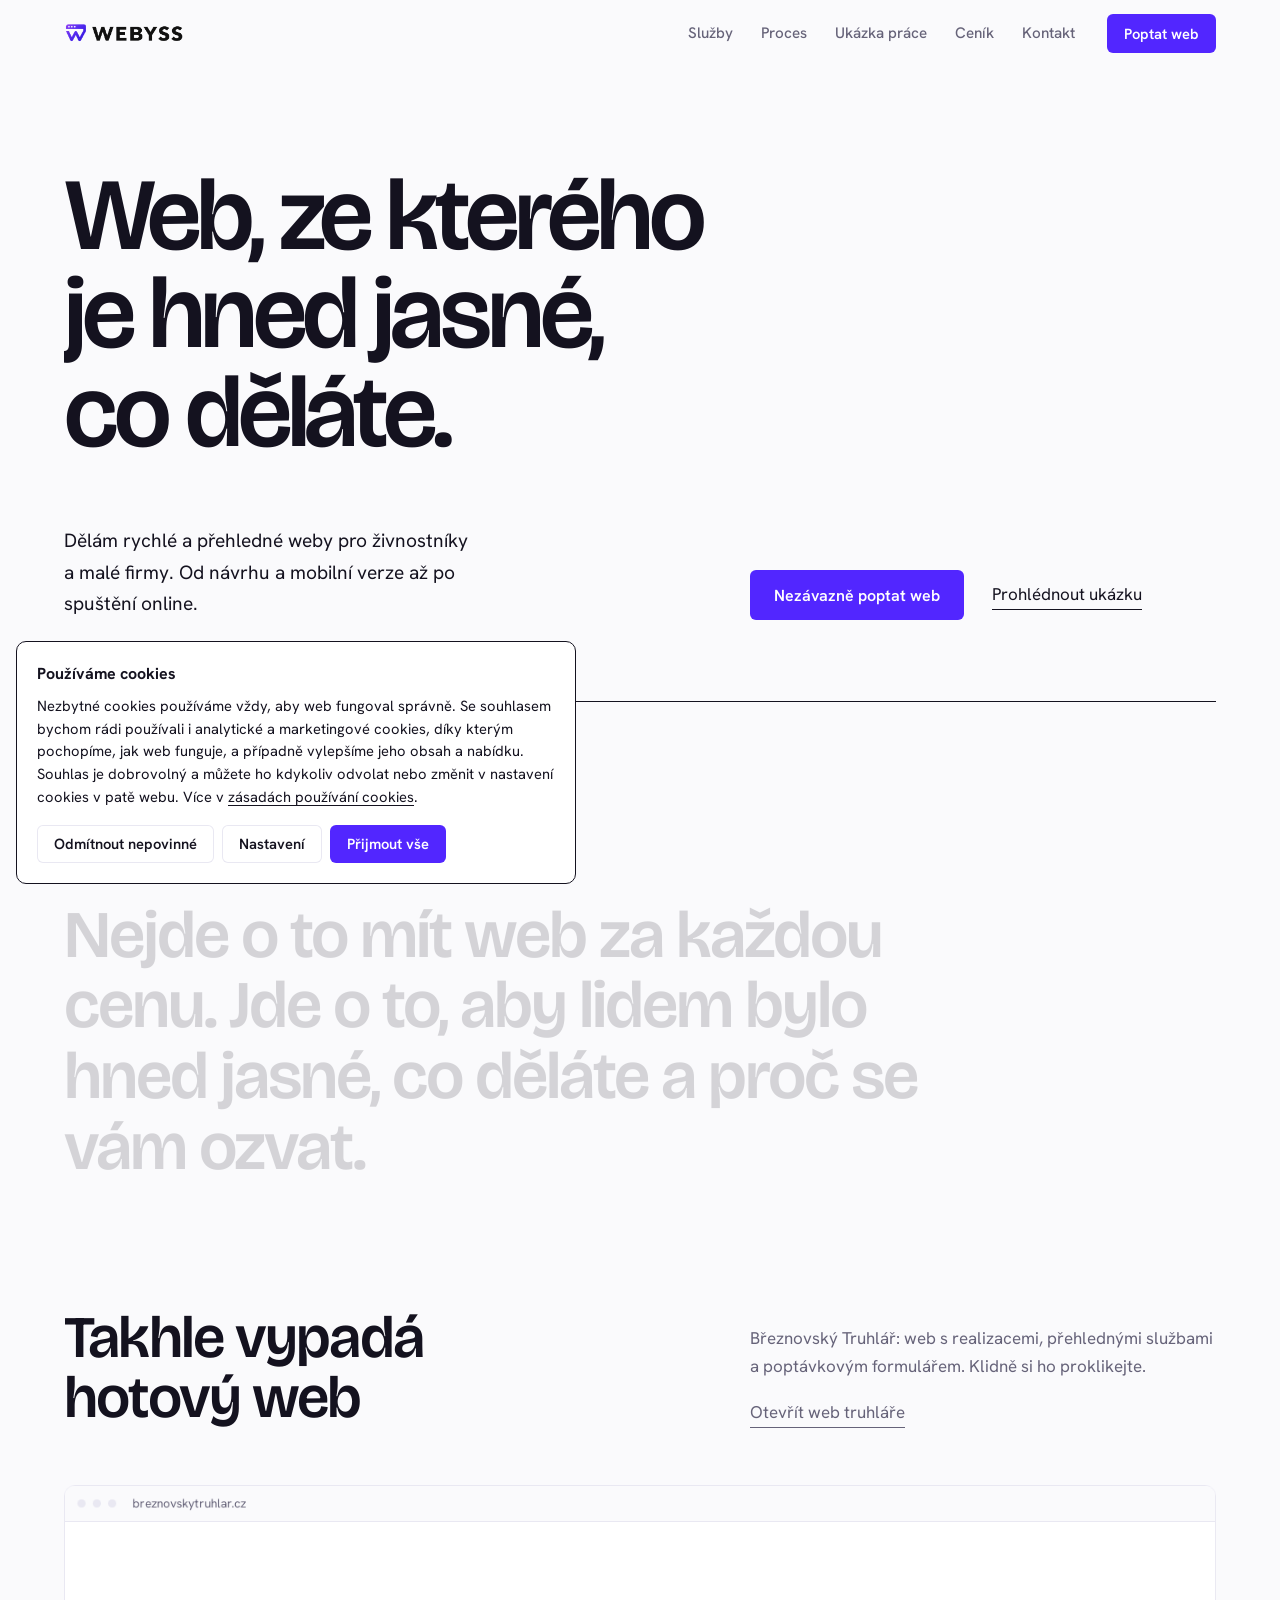
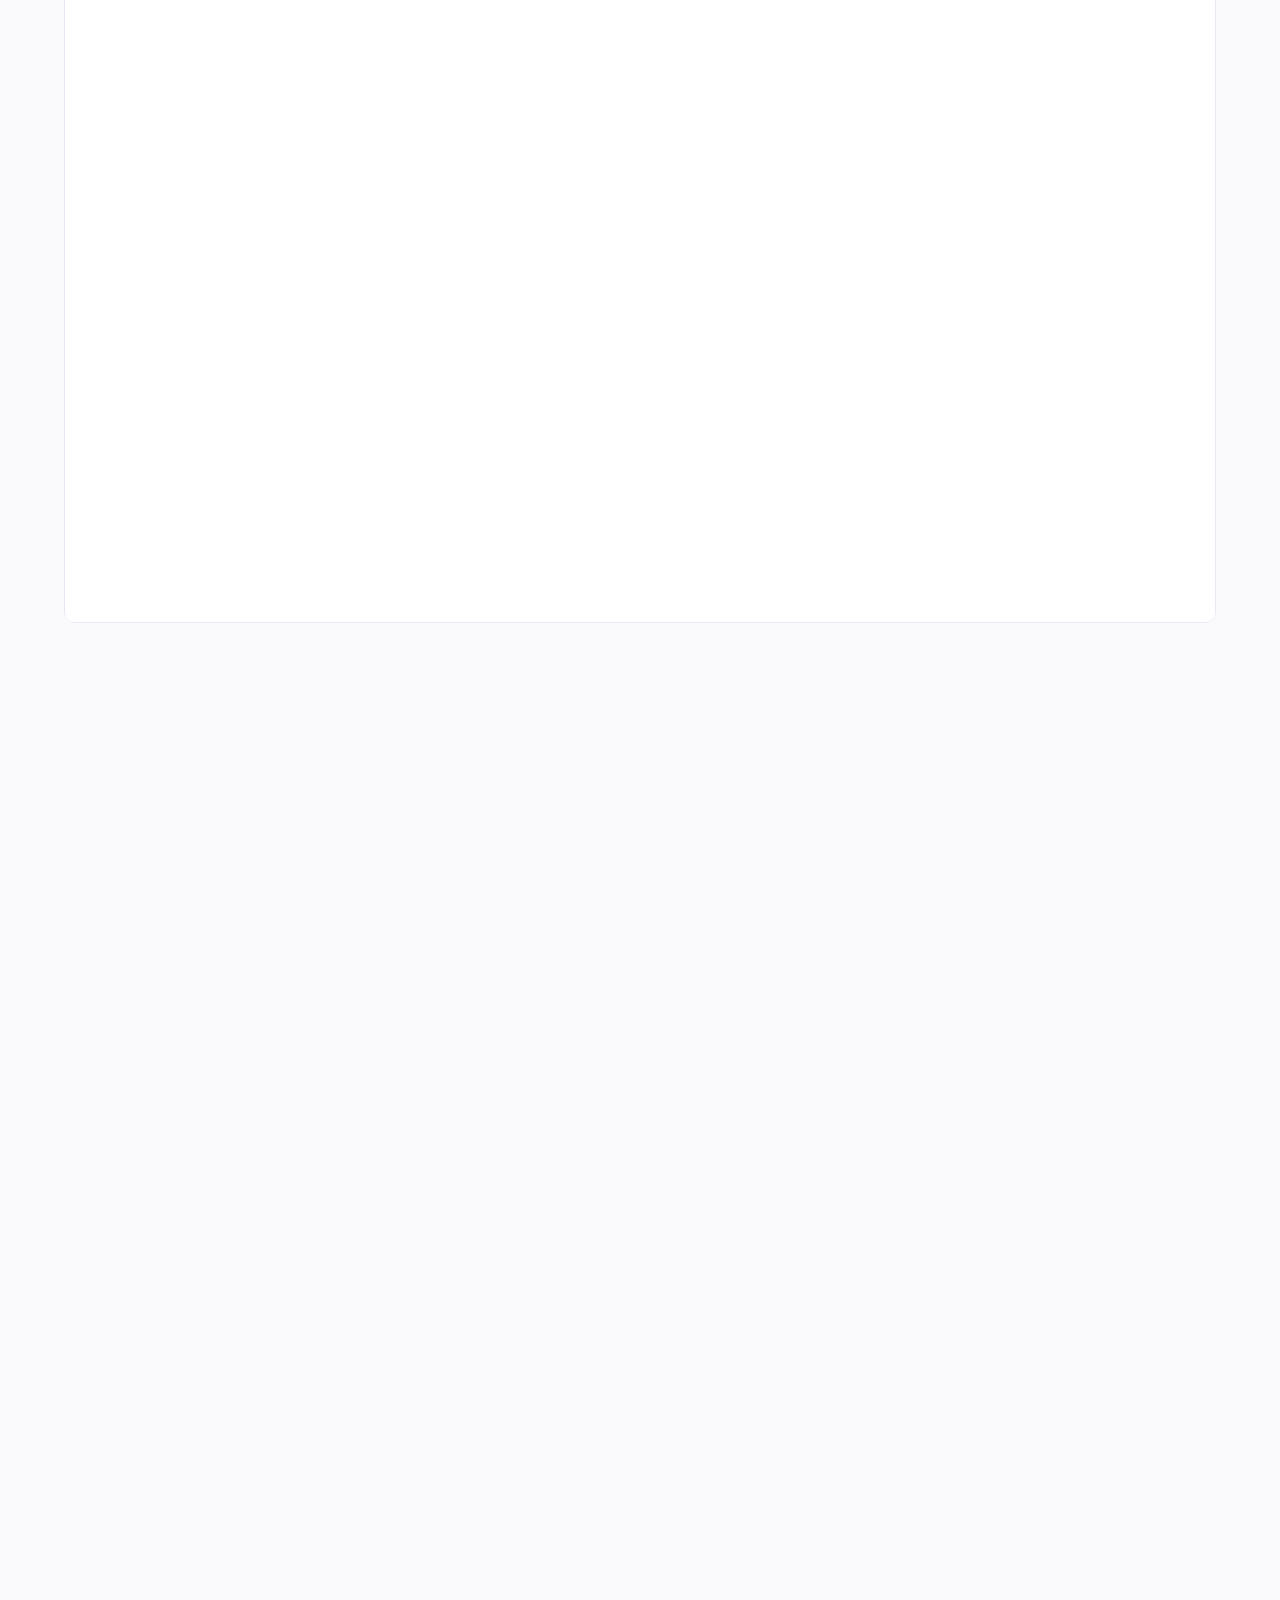
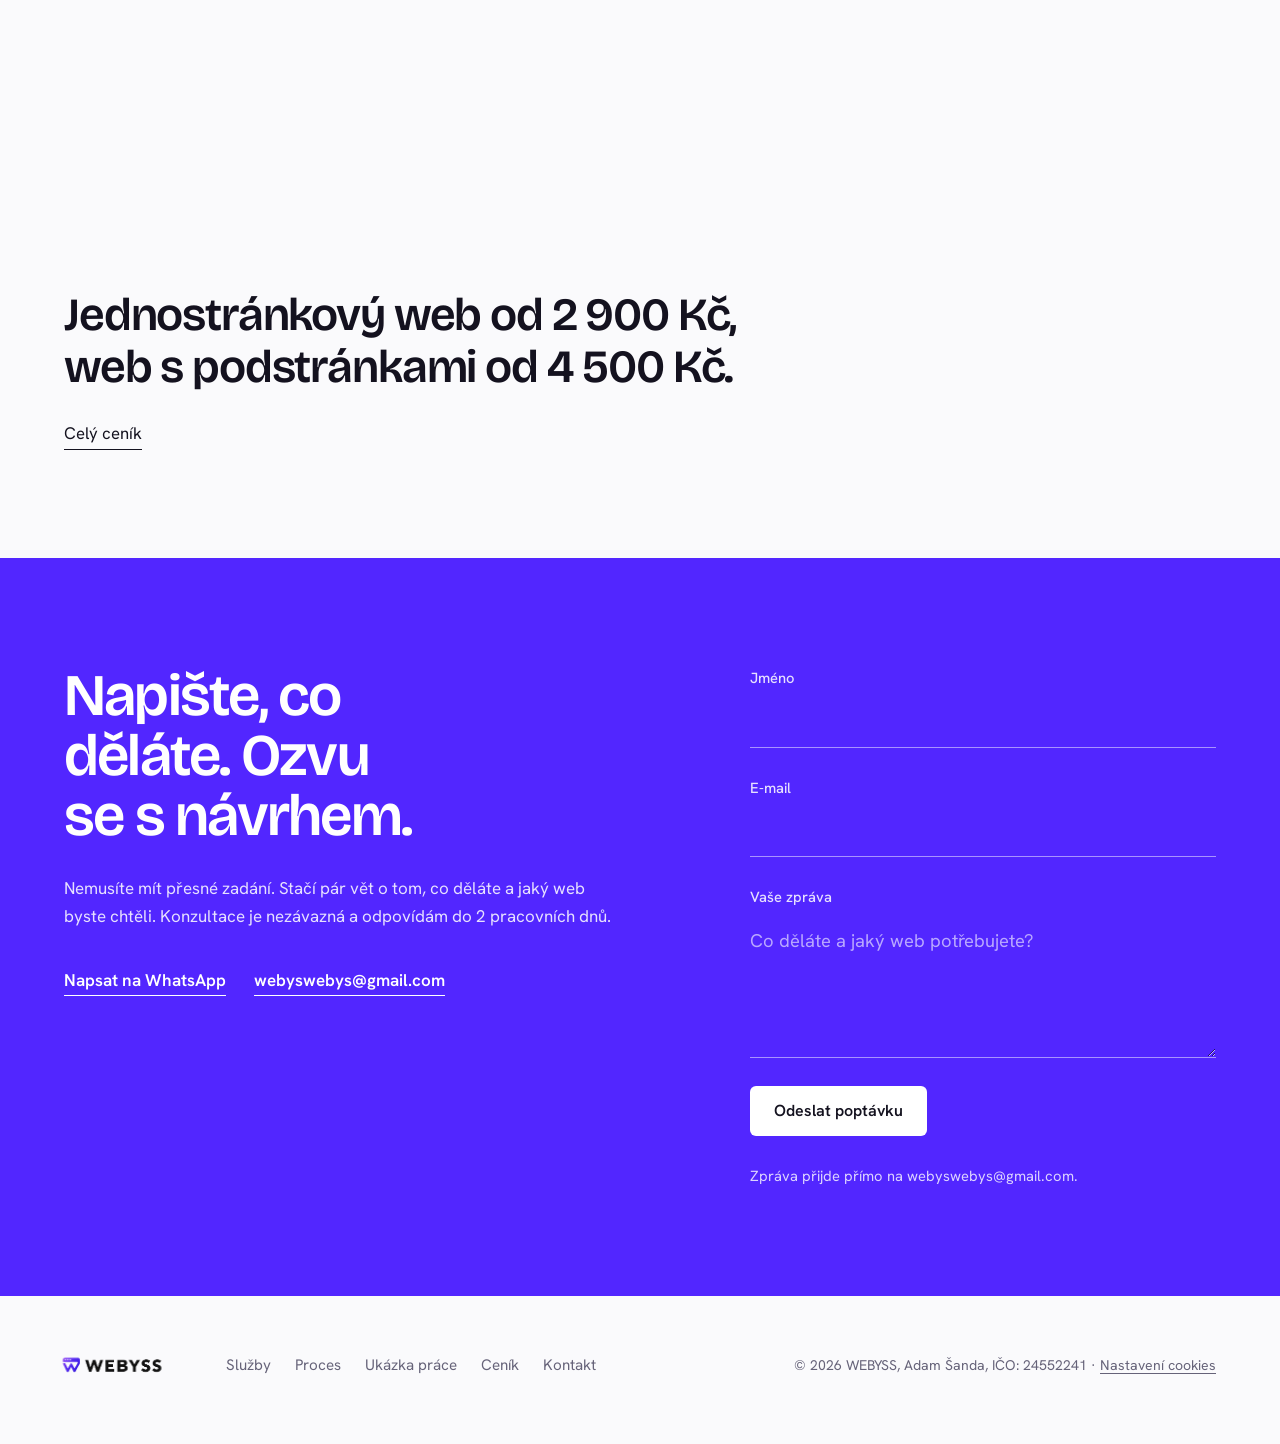
==== index.html @ 8ef66dd7 "Redesign homepage: typografický styl a scroll animace Nový styles-v2.css a motion.js, přepracovaný i" ====
<!DOCTYPE html>
<html lang="cs">
<head>
<meta charset="UTF-8">
<meta name="viewport" content="width=device-width, initial-scale=1.0">
<title>Tvorba webových stránek pro malé firmy | WEBYSS</title>
<meta name="description" content="WEBYSS tvoří rychlé webové stránky pro živnostníky a malé firmy. Adam Šanda se postará o vše od návrhu a mobilní verze až po nasazení online.">
<link rel="canonical" href="https://webyss.cz/">
<link rel="icon" href="favicon.ico" sizes="any">
<link rel="shortcut icon" href="favicon.ico" type="image/x-icon">
<meta property="og:type" content="website">
<meta property="og:site_name" content="WEBYSS">
<meta property="og:title" content="Tvorba webových stránek pro malé firmy | WEBYSS">
<meta property="og:description" content="WEBYSS tvoří rychlé webové stránky pro živnostníky a malé firmy. Adam Šanda se postará o vše od návrhu a mobilní verze až po nasazení online.">
<meta property="og:url" content="https://webyss.cz/">
<meta property="og:image" content="https://webyss.cz/logo-full.png">
<meta property="og:locale" content="cs_CZ">
<meta name="twitter:card" content="summary_large_image">
<meta name="twitter:title" content="Tvorba webových stránek pro malé firmy | WEBYSS">
<meta name="twitter:description" content="WEBYSS tvoří rychlé webové stránky pro živnostníky a malé firmy. Adam Šanda se postará o vše od návrhu a mobilní verze až po nasazení online.">
<meta name="twitter:image" content="https://webyss.cz/logo-full.png">
<link rel="preconnect" href="https://fonts.googleapis.com">
<link rel="preconnect" href="https://fonts.gstatic.com" crossorigin>
<link rel="preload" href="https://fonts.googleapis.com/css2?family=Bricolage+Grotesque:opsz,wght@12..96,500..700&family=Hanken+Grotesk:wght@400;500;600;700&display=swap" as="style" onload="this.onload=null;this.rel='stylesheet'">
<noscript><link rel="stylesheet" href="https://fonts.googleapis.com/css2?family=Bricolage+Grotesque:opsz,wght@12..96,500..700&family=Hanken+Grotesk:wght@400;500;600;700&display=swap"></noscript>
<link rel="stylesheet" href="styles-v2.css">
<script>document.documentElement.classList.add("js");</script>
<script type="application/ld+json">
{
  "@context": "https://schema.org",
  "@graph": [
    {
      "@type": "WebSite",
      "@id": "https://webyss.cz/#website",
      "url": "https://webyss.cz/",
      "name": "WEBYSS",
      "publisher": {"@id": "https://webyss.cz/#business"},
      "inLanguage": "cs"
    },
    {
      "@type": "ProfessionalService",
      "@id": "https://webyss.cz/#business",
      "name": "WEBYSS",
      "url": "https://webyss.cz/",
      "taxID": "24552241",
      "email": "webyswebys@gmail.com",
      "founder": {"@id": "https://webyss.cz/#person"},
      "employee": {"@id": "https://webyss.cz/#person"}
    },
    {
      "@type": "Person",
      "@id": "https://webyss.cz/#person",
      "name": "Adam \u0160anda",
      "email": "webyswebys@gmail.com",
      "worksFor": {"@id": "https://webyss.cz/#business"}
    }
  ]
}
</script>
</head>
<body>

<header class="site-header" id="top">
  <div class="wrap header-inner">
    <a href="/" class="logo" aria-label="WEBYSS">
      <img src="logo-full-compact.png" alt="WEBYSS" width="240" height="64" decoding="async">
    </a>
    <nav class="main-nav" id="main-nav" aria-label="Hlavní navigace">
      <a href="sluzby.html">Služby</a>
      <a href="proces.html">Proces</a>
      <a href="#ukazka">Ukázka práce</a>
      <a href="cenik.html">Ceník</a>
      <a href="#kontakt">Kontakt</a>
    </nav>
    <a href="#kontakt" class="btn btn-small header-cta">Poptat web</a>
    <button class="nav-toggle" id="nav-toggle" aria-label="Otevřít menu" aria-expanded="false" aria-controls="main-nav">
      <span></span><span></span><span></span>
    </button>
  </div>
</header>

<main>

  <section class="hero">
    <div class="wrap">
      <h1>
        <span class="line"><span>Web, ze kterého</span></span>
        <span class="line"><span>je hned jasné,</span></span>
        <span class="line"><span>co děláte.</span></span>
      </h1>
      <div class="hero-foot">
        <p class="hero-lead">
          Dělám rychlé a přehledné weby pro živnostníky a malé firmy.
          Od návrhu a mobilní verze až po spuštění online.
        </p>
        <div class="hero-actions">
          <a href="#kontakt" class="btn">Nezávazně poptat web</a>
          <a href="#ukazka" class="text-link">Prohlédnout ukázku</a>
        </div>
      </div>
      <div class="hero-rule" aria-hidden="true"></div>
    </div>
  </section>

  <section class="statement">
    <div class="wrap">
      <p data-statement>Nejde o to mít web za každou cenu. Jde o to, aby lidem bylo hned jasné, co děláte a proč se vám ozvat.</p>
    </div>
  </section>

  <section id="ukazka">
    <div class="wrap showcase-intro">
      <h2>Takhle vypadá hotový web</h2>
      <div class="side">
        <p>
          Březnovský Truhlář: web s realizacemi, přehlednými službami a poptávkovým
          formulářem. Klidně si ho proklikejte.
        </p>
        <a href="https://breznovskytruhlar.cz/" target="_blank" rel="noopener noreferrer" class="text-link">Otevřít web truhláře</a>
      </div>
    </div>

    <div class="showcase-track" data-showcase>
      <div class="showcase-stage">
        <div class="frame">
          <div class="frame-bar" aria-hidden="true">
            <i></i><i></i><i></i>
            <span class="frame-url">breznovskytruhlar.cz</span>
          </div>
          <iframe
            src="https://breznovskytruhlar.cz/"
            title="Náhled webu Březnovský Truhlář"
            referrerpolicy="no-referrer"
            loading="lazy"></iframe>
        </div>
      </div>
    </div>

    <div class="wrap showcase-mobile">
      <a href="https://breznovskytruhlar.cz/" target="_blank" rel="noopener noreferrer">
        <img src="https://breznovskytruhlar.cz/images/01.jpg" alt="Web Březnovský Truhlář s fotografií kuchyně" loading="lazy" width="1200" height="1600">
      </a>
    </div>
  </section>

  <section class="price-line">
    <div class="wrap">
      <p>Jednostránkový web od 2 900 Kč, web s podstránkami od 4 500 Kč.</p>
      <a href="cenik.html" class="text-link">Celý ceník</a>
    </div>
  </section>

  <section class="contact" id="kontakt">
    <div class="wrap contact-grid">
      <div class="contact-text">
        <h2>Napište, co děláte. Ozvu se s návrhem.</h2>
        <p>
          Nemusíte mít přesné zadání. Stačí pár vět o tom, co děláte a jaký web byste chtěli.
          Konzultace je nezávazná a odpovídám do 2 pracovních dnů.
        </p>
        <div class="contact-links">
          <a href="https://wa.me/420605997843?text=Ahoj%2C%20m%C3%A1m%20z%C3%A1jem%20o%20web" target="_blank" rel="noopener noreferrer" class="text-link">Napsat na WhatsApp</a>
          <a href="mailto:webyswebys@gmail.com" class="text-link">webyswebys@gmail.com</a>
        </div>
      </div>

      <form class="contact-form" id="contact-form" action="https://formspree.io/f/mjybozep" method="POST">
        <input type="hidden" name="_subject" value="Nová poptávka webu z webyss.cz">
        <input type="text" name="_gotcha" class="hp-field" tabindex="-1" autocomplete="off" aria-hidden="true">
        <div class="field">
          <label for="f-jmeno">Jméno</label>
          <input type="text" id="f-jmeno" name="jmeno" required autocomplete="name">
        </div>
        <div class="field">
          <label for="f-email">E-mail</label>
          <input type="email" id="f-email" name="email" required autocomplete="email">
        </div>
        <div class="field">
          <label for="f-zprava">Vaše zpráva</label>
          <textarea id="f-zprava" name="zprava" rows="4" required placeholder="Co děláte a jaký web potřebujete?"></textarea>
        </div>
        <button type="submit" class="btn btn-light">Odeslat poptávku</button>
        <p class="form-note" id="form-status">Zpráva přijde přímo na webyswebys@gmail.com.</p>
      </form>
    </div>
  </section>

</main>

<footer class="site-footer">
  <div class="wrap footer-inner">
    <a href="#top" class="logo" aria-label="WEBYSS">
      <img src="logo-full-compact.png" alt="WEBYSS" width="240" height="64" decoding="async">
    </a>
    <nav class="footer-nav" aria-label="Patička">
      <a href="sluzby.html">Služby</a>
      <a href="proces.html">Proces</a>
      <a href="#ukazka">Ukázka práce</a>
      <a href="cenik.html">Ceník</a>
      <a href="#kontakt">Kontakt</a>
    </nav>
    <p class="footer-meta">
      © 2026 WEBYSS, Adam Šanda, IČO: 24552241
      · <button type="button" class="footer-link-btn" id="open-cookie-settings">Nastavení cookies</button>
    </p>
  </div>
</footer>

<!-- COOKIE LIŠTA -->
<div class="cookie-banner" id="cookie-banner" role="dialog" aria-live="polite" aria-labelledby="cookie-banner-title" hidden>
  <div class="cookie-banner-inner">
    <div class="cookie-banner-text">
      <p id="cookie-banner-title" class="cookie-banner-title"><strong>Používáme cookies</strong></p>
      <p>
        Nezbytné cookies používáme vždy, aby web fungoval správně. Se souhlasem
        bychom rádi používali i analytické a marketingové cookies, díky kterým
        pochopíme, jak web funguje, a případně vylepšíme jeho obsah a nabídku.
        Souhlas je dobrovolný a můžete ho kdykoliv odvolat nebo změnit v
        nastavení cookies v patě webu. Více v
        <button type="button" class="link-btn" id="open-cookie-details">zásadách používání cookies</button>.
      </p>
    </div>
    <div class="cookie-banner-actions">
      <button type="button" class="btn btn-ghost btn-small" id="cookie-reject">Odmítnout nepovinné</button>
      <button type="button" class="btn btn-ghost btn-small" id="cookie-settings">Nastavení</button>
      <button type="button" class="btn btn-primary btn-small" id="cookie-accept">Přijmout vše</button>
    </div>
  </div>
</div>

<!-- MODÁL S PODROBNÝM NASTAVENÍM -->
<div class="cookie-modal-overlay" id="cookie-modal-overlay" hidden>
  <div class="cookie-modal" role="dialog" aria-modal="true" aria-labelledby="cookie-modal-title">
    <button type="button" class="cookie-modal-close" id="cookie-modal-close" aria-label="Zavřít nastavení cookies">✕</button>
    <p id="cookie-modal-title" class="cookie-modal-title">Nastavení cookies</p>
    <p>
      Vyberte si, které kategorie cookies nám povolíte. Nezbytné cookies nejde
      vypnout, protože bez nich by web nefungoval správně.
    </p>

    <div class="cookie-category">
      <div class="cookie-category-head">
        <label class="switch">
          <input type="checkbox" checked disabled>
          <span class="switch-slider"></span>
        </label>
        <div>
          <p class="cookie-category-title">Nezbytné cookies</p>
          <p>Umožňují základní fungování webu (např. zapamatování vaší volby ohledně cookies). Vždy aktivní.</p>
        </div>
      </div>
    </div>

    <div class="cookie-category">
      <div class="cookie-category-head">
        <label class="switch">
          <input type="checkbox" id="consent-analytics">
          <span class="switch-slider"></span>
        </label>
        <div>
          <p class="cookie-category-title">Analytické cookies</p>
          <p>Pomáhají nám anonymně pochopit návštěvnost a chování na webu, abychom ho mohli zlepšovat.</p>
        </div>
      </div>
    </div>

    <div class="cookie-category">
      <div class="cookie-category-head">
        <label class="switch">
          <input type="checkbox" id="consent-marketing">
          <span class="switch-slider"></span>
        </label>
        <div>
          <p class="cookie-category-title">Marketingové cookies</p>
          <p>Slouží k zobrazování relevantnější nabídky a měření účinnosti případné reklamy.</p>
        </div>
      </div>
    </div>

    <details class="cookie-details" id="cookie-details-panel">
      <summary>Zásady používání cookies</summary>
      <p>
        Cookies jsou malé textové soubory, které si při návštěvě webu ukládá
        váš prohlížeč. Slouží k tomu, aby si web zapamatoval vaše nastavení
        nebo abychom mohli anonymně vyhodnocovat návštěvnost.
      </p>
      <p>
        <strong>Nezbytné:</strong> uchovávají pouze vaši volbu ohledně cookies
        (lokálně ve vašem prohlížeči) a nejsou předávány třetím stranám.
      </p>
      <p>
        <strong>Analytické / marketingové:</strong> aktivují se pouze s vaším
        souhlasem a mohou zahrnovat nástroje třetích stran (např. Google
        Analytics). Souhlas můžete kdykoliv odvolat tlačítkem „Nastavení
        cookies“ v patě webu.
      </p>
      <p>
        Provozovatelem webu a správcem údajů je Adam Šanda, IČO: 24552241,
        kontakt: <a href="mailto:webyswebys@gmail.com">webyswebys@gmail.com</a>.
      </p>
    </details>

    <div class="cookie-modal-actions">
      <button type="button" class="btn btn-ghost btn-small" id="cookie-reject-modal">Odmítnout nepovinné</button>
      <button type="button" class="btn btn-primary btn-small" id="cookie-save">Uložit nastavení</button>
    </div>
  </div>
</div>

<script src="script.js"></script>
<script src="motion.js"></script>
</body>
</html>
---- styles-v2.css ----
/* ==================================================
   WEBYSS — redesign v2 (homepage)
   Indigo z loga, klidná typografie, bez šablonových komponent.
   Jeden výrazný moment: ukázka práce, která se při scrollu roztáhne.
================================================== */

:root {
  --ink: #14121f;
  --paper: #fafafc;
  --mist: #e9e8f2;
  --muted: #666379;
  --indigo: #5226ff;
  --indigo-deep: #2b1a9e;
  --on-indigo: #ffffff;

  --font-display: "Bricolage Grotesque", "Inter Display", "Inter", system-ui, sans-serif;
  --font-body: "Hanken Grotesk", "Inter", system-ui, -apple-system, "Segoe UI", sans-serif;

  --gutter: clamp(20px, 5vw, 72px);
  --max: 1320px;
  --header-h: 68px;
  --radius: 6px;
  --ease: cubic-bezier(0.2, 0.7, 0.1, 1);
}

*, *::before, *::after { box-sizing: border-box; }

html { scroll-behavior: smooth; scroll-padding-top: var(--header-h); }

body {
  margin: 0;
  background: var(--paper);
  color: var(--ink);
  font-family: var(--font-body);
  font-size: 1.0625rem;
  line-height: 1.65;
  -webkit-font-smoothing: antialiased;
  text-rendering: optimizeLegibility;
}

img { display: block; max-width: 100%; height: auto; }
a { color: inherit; text-decoration: none; }
button { font: inherit; color: inherit; }

:focus-visible {
  outline: 2px solid var(--indigo);
  outline-offset: 3px;
  border-radius: 2px;
}

.wrap {
  width: 100%;
  max-width: var(--max);
  margin: 0 auto;
  padding: 0 var(--gutter);
}

/* ---------- Typography ---------- */

h1, h2, h3 {
  font-family: var(--font-display);
  font-weight: 600;
  line-height: 1.02;
  letter-spacing: -0.03em;
  margin: 0;
  text-wrap: balance;
}

h1 { font-size: clamp(2.7rem, 8vw, 7rem); letter-spacing: -0.04em; line-height: 0.96; }
h2 { font-size: clamp(2rem, 4.6vw, 3.75rem); }
h3 { font-size: clamp(1.25rem, 2vw, 1.6rem); letter-spacing: -0.02em; }

p { margin: 0; max-width: 56ch; text-wrap: pretty; }

.text-link {
  background-image: linear-gradient(currentColor, currentColor);
  background-size: 100% 1px;
  background-position: 0 100%;
  background-repeat: no-repeat;
  padding-bottom: 2px;
  transition: background-size 0.3s var(--ease), color 0.2s ease;
}
.text-link:hover { color: var(--indigo); background-size: 0 1px; background-position: 100% 100%; }

/* ---------- Buttons ---------- */

.btn {
  display: inline-flex;
  align-items: center;
  justify-content: center;
  gap: 0.6em;
  padding: 0.95em 1.5em;
  border: 0;
  border-radius: var(--radius);
  background: var(--indigo);
  color: #fff;
  font-weight: 600;
  font-size: 1rem;
  line-height: 1.2;
  cursor: pointer;
  white-space: nowrap;
  transition: background 0.2s ease, color 0.2s ease;
}
.btn:hover { background: var(--indigo-deep); }
.btn:disabled { opacity: 0.55; cursor: not-allowed; }
.btn-small { padding: 0.7em 1.15em; font-size: 0.92rem; }
.btn-light { background: #fff; color: var(--ink); }
.btn-light:hover { background: var(--mist); color: var(--ink); }

/* ---------- Header ---------- */

.site-header {
  position: sticky;
  top: 0;
  z-index: 100;
  height: var(--header-h);
  background: transparent;
  border-bottom: 1px solid transparent;
  transition: background 0.3s ease, border-color 0.3s ease;
}
.site-header.scrolled {
  background: rgba(250, 250, 252, 0.88);
  backdrop-filter: blur(12px);
  -webkit-backdrop-filter: blur(12px);
  border-bottom-color: var(--mist);
}

.header-inner {
  display: flex;
  align-items: center;
  gap: 32px;
  height: 100%;
}

/* Soubor loga má kolem znaku vnitřní okraj, proto záporný odsazení k okraji textu */
.logo { display: block; width: 156px; margin: 0 auto 0 -18px; flex: none; }
.logo img { width: 100%; }

.main-nav { display: flex; gap: 28px; }
.main-nav a { font-size: 0.95rem; font-weight: 500; color: var(--muted); transition: color 0.2s ease; }
.main-nav a:hover { color: var(--ink); }

.nav-toggle {
  display: none;
  width: 44px;
  height: 44px;
  padding: 0;
  background: none;
  border: 0;
  cursor: pointer;
  position: relative;
}
.nav-toggle span {
  position: absolute;
  left: 11px;
  right: 11px;
  height: 2px;
  background: var(--ink);
  transition: transform 0.3s var(--ease), top 0.3s var(--ease);
}
.nav-toggle span:nth-child(1) { top: 18px; }
.nav-toggle span:nth-child(2) { top: 24px; }
.nav-toggle span:nth-child(3) { display: none; }
.nav-open .nav-toggle span:nth-child(1) { top: 21px; transform: rotate(45deg); }
.nav-open .nav-toggle span:nth-child(2) { top: 21px; transform: rotate(-45deg); }

/* ---------- Hero ---------- */

.hero { padding: clamp(56px, 11vh, 140px) 0 clamp(48px, 8vh, 96px); }

.hero h1 { max-width: 14ch; }
.hero h1 .line { display: block; overflow: hidden; padding-bottom: 0.08em; margin-bottom: -0.08em; }
.hero h1 .line > span { display: block; }

.hero-foot {
  display: grid;
  grid-template-columns: repeat(12, 1fr);
  column-gap: 24px;
  row-gap: 32px;
  margin-top: clamp(40px, 7vh, 88px);
  align-items: end;
}
.hero-lead { grid-column: 1 / span 5; font-size: 1.2rem; color: var(--ink); }
.hero-actions { grid-column: 8 / span 5; display: flex; align-items: center; gap: 28px; flex-wrap: wrap; }

.hero-rule {
  height: 1px;
  background: var(--ink);
  margin-top: clamp(48px, 9vh, 112px);
  transform-origin: left center;
}

/* ---------- Statement (slovo po slovu při scrollu) ---------- */

.statement { padding: clamp(72px, 14vh, 180px) 0; }
.statement p {
  max-width: 22ch;
  font-family: var(--font-display);
  font-weight: 600;
  font-size: clamp(2rem, 5.2vw, 4.5rem);
  line-height: 1.06;
  letter-spacing: -0.03em;
}
.statement .w { transition: opacity 0.2s linear; }

/* ---------- Showcase ---------- */

.showcase-intro {
  display: grid;
  grid-template-columns: repeat(12, 1fr);
  column-gap: 24px;
  row-gap: 24px;
  align-items: end;
  padding-bottom: clamp(32px, 5vh, 56px);
}
.showcase-intro h2 { grid-column: 1 / span 6; }
.showcase-intro .side { grid-column: 8 / span 5; display: grid; gap: 18px; justify-items: start; color: var(--muted); }

.showcase-track { position: relative; height: 210vh; }
.showcase-stage {
  position: sticky;
  top: var(--header-h);
  height: calc(100vh - var(--header-h));
  display: grid;
  place-items: start center;
  padding-top: 12px;
}

.frame {
  width: 100%;
  height: min(100%, 820px);
  display: flex;
  flex-direction: column;
  background: #fff;
  border: 1px solid var(--mist);
  border-radius: 12px;
  overflow: hidden;
  transform-origin: center top;
  will-change: transform;
}
.frame-bar {
  display: flex;
  align-items: center;
  gap: 8px;
  flex: none;
  height: 40px;
  padding: 0 14px;
  background: var(--paper);
  border-bottom: 1px solid var(--mist);
}
.frame-bar i { width: 9px; height: 9px; border-radius: 50%; background: var(--mist); }
.frame-url { margin-left: 10px; font-size: 0.85rem; color: var(--muted); }
.frame iframe { flex: 1; width: 100%; min-height: 0; border: 0; background: #fff; }

.showcase-mobile { display: none; }

/* ---------- Ceník (jedna věta, jeden odkaz) ---------- */

.price-line { padding: clamp(80px, 14vh, 168px) 0 clamp(72px, 12vh, 140px); }
.price-line p {
  max-width: 24ch;
  font-family: var(--font-display);
  font-weight: 600;
  font-size: clamp(1.75rem, 3.6vw, 3rem);
  line-height: 1.12;
  letter-spacing: -0.025em;
}
.price-line .text-link { display: inline-block; margin-top: 28px; font-size: 1.05rem; }

/* ---------- Kontakt ---------- */

.contact { background: var(--indigo); color: var(--on-indigo); padding: clamp(72px, 12vh, 150px) 0; }
.contact-grid {
  display: grid;
  grid-template-columns: repeat(12, 1fr);
  column-gap: 24px;
  row-gap: 56px;
}
.contact-text { grid-column: 1 / span 6; display: grid; gap: 28px; align-content: start; }
.contact-text h2 { max-width: 12ch; }
.contact-text p { color: rgba(255, 255, 255, 0.86); }
.contact-links { display: flex; flex-wrap: wrap; gap: 12px 28px; margin-top: 8px; }
.contact-links a { font-weight: 600; }
.contact-links .text-link:hover { color: #fff; opacity: 0.8; }

.contact-form { grid-column: 8 / span 5; display: grid; gap: 28px; align-content: start; }
.contact .field { display: grid; gap: 6px; }
.contact label { font-size: 0.92rem; font-weight: 500; color: rgba(255, 255, 255, 0.86); }
.contact input[type="text"],
.contact input[type="email"],
.contact textarea {
  width: 100%;
  padding: 10px 0;
  border: 0;
  border-bottom: 1px solid rgba(255, 255, 255, 0.5);
  border-radius: 0;
  background: transparent;
  color: #fff;
  font: inherit;
  font-size: 1.15rem;
  transition: border-color 0.2s ease;
}
.contact textarea { resize: vertical; min-height: 120px; }
.contact input::placeholder,
.contact textarea::placeholder { color: rgba(255, 255, 255, 0.6); }
.contact input:focus,
.contact textarea:focus { outline: none; border-bottom-color: #fff; box-shadow: 0 1px 0 #fff; }
.contact .btn { justify-self: start; }
.contact :focus-visible { outline-color: #fff; }
.hp-field { position: absolute; left: -9999px; width: 1px; height: 1px; opacity: 0; }

.form-note { font-size: 0.92rem; color: rgba(255, 255, 255, 0.8); max-width: 44ch; }
.form-note-ok { color: #fff; font-weight: 600; }
.form-note-error { color: #ffd6d6; font-weight: 600; }

/* ---------- Footer ---------- */

.site-footer { padding: 48px 0 56px; }
.footer-inner { display: flex; flex-wrap: wrap; align-items: center; gap: 24px 48px; }
.footer-inner .logo { width: 132px; margin-right: 0; }
.footer-nav { display: flex; flex-wrap: wrap; gap: 8px 24px; margin-right: auto; }
.footer-nav a { font-size: 0.95rem; color: var(--muted); transition: color 0.2s ease; }
.footer-nav a:hover { color: var(--ink); }
.footer-meta { font-size: 0.88rem; color: var(--muted); max-width: none; }
.footer-link-btn, .link-btn {
  padding: 0;
  background: none;
  border: 0;
  color: inherit;
  text-decoration: underline;
  text-underline-offset: 3px;
  cursor: pointer;
}
.footer-link-btn:hover, .link-btn:hover { color: var(--indigo); }

/* ---------- Cookies ---------- */

[hidden] { display: none !important; }

.cookie-banner {
  position: fixed;
  left: 16px;
  right: 16px;
  bottom: 16px;
  z-index: 300;
  max-width: 560px;
  background: #fff;
  color: var(--ink);
  border: 1px solid var(--ink);
  border-radius: 10px;
  padding: 20px;
}
.cookie-banner-inner { display: grid; gap: 16px; }
.cookie-banner-text { display: grid; gap: 8px; font-size: 0.92rem; line-height: 1.55; }
.cookie-banner-text p { max-width: none; }
.cookie-banner-title { font-size: 1rem; }
.cookie-banner-actions { display: flex; flex-wrap: wrap; gap: 8px; }
.cookie-banner .btn-ghost, .cookie-modal .btn-ghost {
  background: transparent;
  color: var(--ink);
  box-shadow: inset 0 0 0 1px var(--mist);
}
.cookie-banner .btn-ghost:hover, .cookie-modal .btn-ghost:hover { background: var(--mist); color: var(--ink); }

.cookie-modal-overlay {
  position: fixed;
  inset: 0;
  z-index: 400;
  display: grid;
  place-items: center;
  padding: 16px;
  background: rgba(20, 18, 31, 0.55);
}
.cookie-modal {
  position: relative;
  width: 100%;
  max-width: 560px;
  max-height: calc(100vh - 32px);
  overflow: auto;
  display: grid;
  gap: 18px;
  padding: 28px;
  background: #fff;
  color: var(--ink);
  border-radius: 12px;
  font-size: 0.95rem;
}
.cookie-modal p { max-width: none; }
.cookie-modal-title { font-family: var(--font-display); font-weight: 600; font-size: 1.5rem; letter-spacing: -0.02em; }
.cookie-modal-close {
  position: absolute;
  top: 12px;
  right: 12px;
  width: 40px;
  height: 40px;
  background: none;
  border: 0;
  font-size: 1.1rem;
  cursor: pointer;
  color: var(--muted);
}
.cookie-modal-close:hover { color: var(--ink); }
.cookie-category { padding-top: 18px; border-top: 1px solid var(--mist); }
.cookie-category-head { display: flex; gap: 16px; align-items: flex-start; }
.cookie-category-title { font-weight: 700; }
.cookie-category-head p:not(.cookie-category-title) { color: var(--muted); font-size: 0.9rem; }
.cookie-details { border-top: 1px solid var(--mist); padding-top: 14px; font-size: 0.9rem; color: var(--muted); }
.cookie-details summary { cursor: pointer; font-weight: 600; color: var(--ink); }
.cookie-details p { margin-top: 10px; }
.cookie-modal-actions { display: flex; flex-wrap: wrap; gap: 8px; justify-content: flex-end; }

.switch { position: relative; flex: none; width: 44px; height: 26px; margin-top: 2px; }
.switch input { position: absolute; inset: 0; opacity: 0; margin: 0; cursor: pointer; z-index: 1; }
.switch input:disabled { cursor: not-allowed; }
.switch-slider { position: absolute; inset: 0; border-radius: 999px; background: var(--mist); transition: background 0.2s ease; }
.switch-slider::before {
  content: "";
  position: absolute;
  top: 3px; left: 3px;
  width: 20px; height: 20px;
  border-radius: 50%;
  background: #fff;
  box-shadow: 0 1px 2px rgba(0, 0, 0, 0.25);
  transition: transform 0.2s var(--ease);
}
.switch input:checked + .switch-slider { background: var(--indigo); }
.switch input:checked + .switch-slider::before { transform: translateX(18px); }
.switch input:disabled + .switch-slider { opacity: 0.6; }
.switch input:focus-visible + .switch-slider { outline: 2px solid var(--indigo); outline-offset: 2px; }

/* ---------- Pohyb (jen když běží JS a nikdo nechce méně pohybu) ---------- */

@media (prefers-reduced-motion: no-preference) {
  .js .hero h1 .line > span { transform: translateY(105%); }
  .js .hero-lead, .js .hero-actions { opacity: 0; transform: translateY(14px); }
  .js .hero-rule { transform: scaleX(0); }

  .js.loaded .hero h1 .line > span { transform: none; transition: transform 1s var(--ease); }
  .js.loaded .hero h1 .line:nth-child(2) > span { transition-delay: 0.09s; }
  .js.loaded .hero h1 .line:nth-child(3) > span { transition-delay: 0.18s; }
  .js.loaded .hero-lead, .js.loaded .hero-actions { opacity: 1; transform: none; transition: opacity 0.9s ease 0.55s, transform 0.9s var(--ease) 0.55s; }
  .js.loaded .hero-actions { transition-delay: 0.68s; }
  .js.loaded .hero-rule { transform: none; transition: transform 1.4s var(--ease) 0.4s; }
}

/* ---------- Responzivita ---------- */

@media (max-width: 960px) {
  .hero-lead { grid-column: 1 / -1; }
  .hero-actions { grid-column: 1 / -1; }
  .showcase-intro h2, .showcase-intro .side { grid-column: 1 / -1; }
  .contact-text, .contact-form { grid-column: 1 / -1; }
}

@media (max-width: 760px) {
  :root { --header-h: 60px; }
  .logo { width: 138px; margin-left: -16px; }
  .nav-toggle { display: block; }
  .header-cta { display: none; }

  .main-nav {
    position: absolute;
    top: var(--header-h);
    left: 0;
    right: 0;
    flex-direction: column;
    gap: 0;
    padding: 8px var(--gutter) 20px;
    background: var(--paper);
    border-bottom: 1px solid var(--mist);
    transform-origin: top;
    transform: scaleY(0);
    opacity: 0;
    pointer-events: none;
    transition: transform 0.3s var(--ease), opacity 0.2s ease;
  }
  .nav-open .main-nav { transform: none; opacity: 1; pointer-events: auto; }
  .nav-open.site-header { background: var(--paper); border-bottom-color: var(--mist); }
  .main-nav a { padding: 14px 0; font-size: 1.1rem; color: var(--ink); border-bottom: 1px solid var(--mist); }
  .main-nav a:last-child { border-bottom: 0; }

  .showcase-track { height: auto; }
  .showcase-stage { display: none; }
  .showcase-mobile { display: block; padding-bottom: 8px; }
  .showcase-mobile a { display: block; border-radius: 12px; overflow: hidden; border: 1px solid var(--mist); }
  .showcase-mobile img { width: 100%; aspect-ratio: 4 / 3; object-fit: cover; }

  .cookie-banner { left: 12px; right: 12px; bottom: 12px; }
}

@media (prefers-reduced-motion: reduce) {
  html { scroll-behavior: auto; }
}
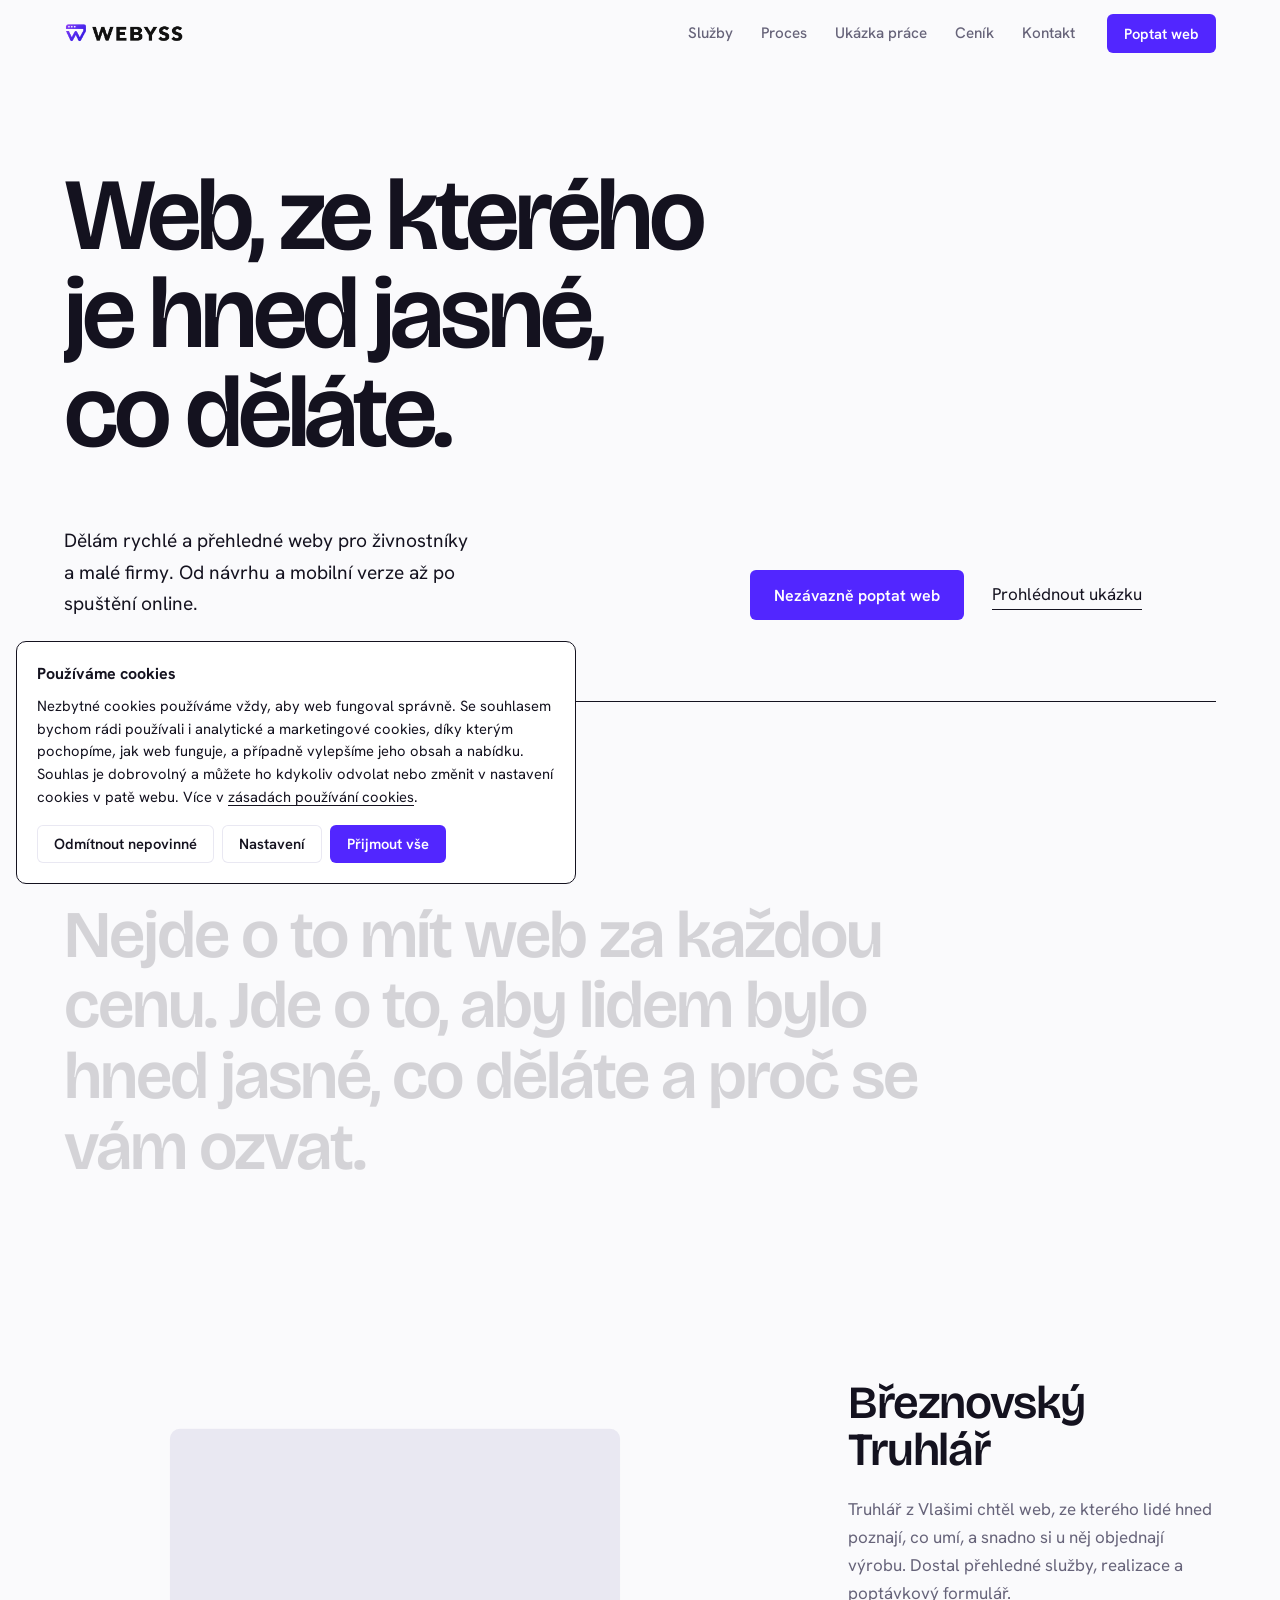
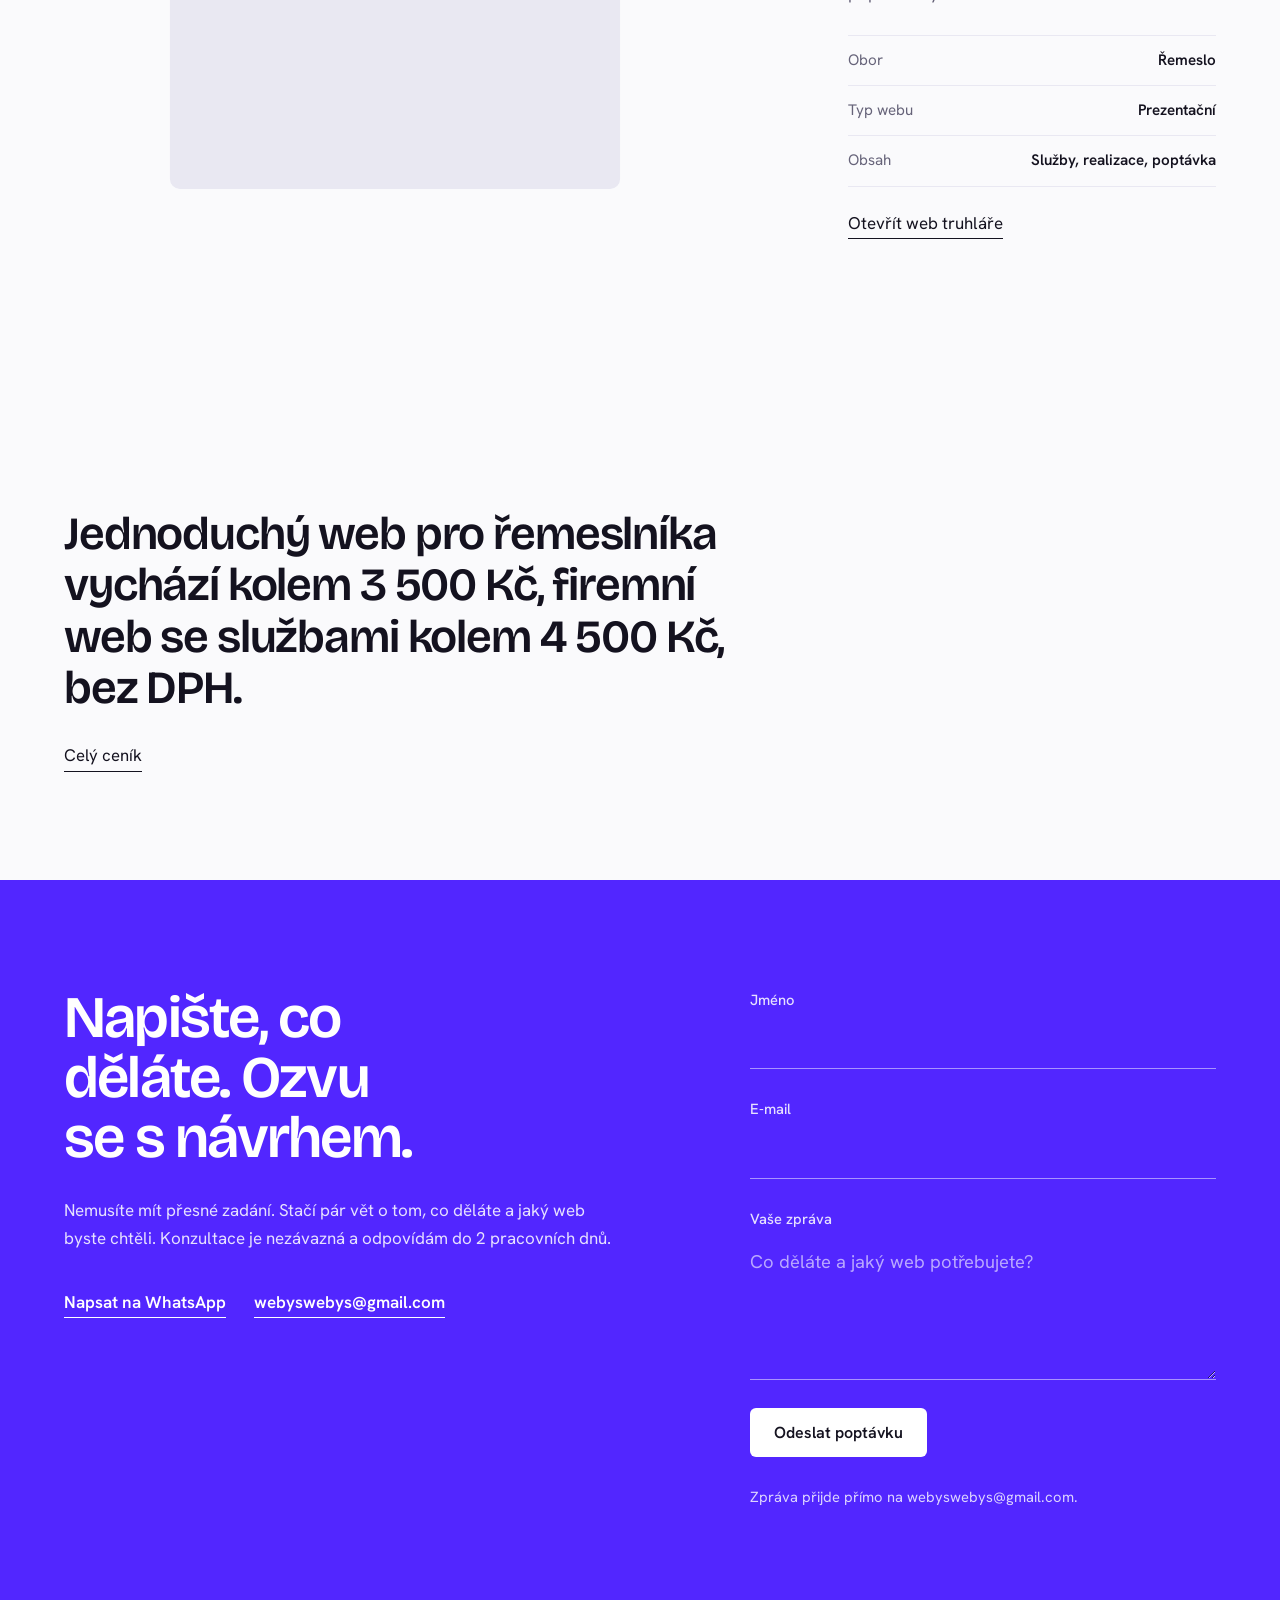
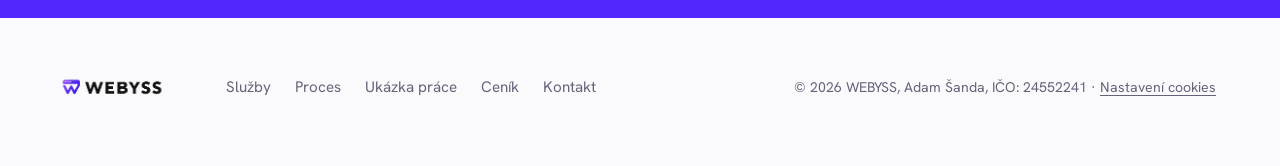
==== commit a62e5eb0: "Oprava odkazů, nová ukázka práce a redesign podstránek - relativní odkazy v menu a logu (fungují i n" ====
--- a/index.html
+++ b/index.html
@@ -62,17 +62,17 @@
 
 <header class="site-header" id="top">
   <div class="wrap header-inner">
-    <a href="/" class="logo" aria-label="WEBYSS">
+    <a href="index.html" class="logo" aria-label="WEBYSS, úvodní stránka">
       <img src="logo-full-compact.png" alt="WEBYSS" width="240" height="64" decoding="async">
     </a>
     <nav class="main-nav" id="main-nav" aria-label="Hlavní navigace">
       <a href="sluzby.html">Služby</a>
       <a href="proces.html">Proces</a>
-      <a href="#ukazka">Ukázka práce</a>
+      <a href="index.html#ukazka">Ukázka práce</a>
       <a href="cenik.html">Ceník</a>
-      <a href="#kontakt">Kontakt</a>
+      <a href="index.html#kontakt">Kontakt</a>
     </nav>
-    <a href="#kontakt" class="btn btn-small header-cta">Poptat web</a>
+    <a href="index.html#kontakt" class="btn btn-small header-cta">Poptat web</a>
     <button class="nav-toggle" id="nav-toggle" aria-label="Otevřít menu" aria-expanded="false" aria-controls="main-nav">
       <span></span><span></span><span></span>
     </button>
@@ -108,44 +108,33 @@
     </div>
   </section>
 
-  <section id="ukazka">
-    <div class="wrap showcase-intro">
-      <h2>Takhle vypadá hotový web</h2>
-      <div class="side">
+  <section class="case" id="ukazka">
+    <div class="wrap case-grid">
+      <div class="case-media" data-clip>
+        <a class="case-photo" href="https://breznovskytruhlar.cz/" target="_blank" rel="noopener noreferrer" aria-label="Otevřít web Březnovský Truhlář">
+          <img src="https://breznovskytruhlar.cz/images/01.jpg" alt="Kuchyňská linka ze dřeva od truhláře z Vlašimi" loading="lazy" width="1200" height="1600">
+        </a>
+      </div>
+      <div class="case-text">
+        <h2>Březnovský Truhlář</h2>
         <p>
-          Březnovský Truhlář: web s realizacemi, přehlednými službami a poptávkovým
-          formulářem. Klidně si ho proklikejte.
+          Truhlář z Vlašimi chtěl web, ze kterého lidé hned poznají, co umí,
+          a snadno si u něj objednají výrobu. Dostal přehledné služby, realizace
+          a poptávkový formulář.
         </p>
+        <dl class="case-facts">
+          <div><dt>Obor</dt><dd>Řemeslo</dd></div>
+          <div><dt>Typ webu</dt><dd>Prezentační</dd></div>
+          <div><dt>Obsah</dt><dd>Služby, realizace, poptávka</dd></div>
+        </dl>
         <a href="https://breznovskytruhlar.cz/" target="_blank" rel="noopener noreferrer" class="text-link">Otevřít web truhláře</a>
       </div>
-    </div>
-
-    <div class="showcase-track" data-showcase>
-      <div class="showcase-stage">
-        <div class="frame">
-          <div class="frame-bar" aria-hidden="true">
-            <i></i><i></i><i></i>
-            <span class="frame-url">breznovskytruhlar.cz</span>
-          </div>
-          <iframe
-            src="https://breznovskytruhlar.cz/"
-            title="Náhled webu Březnovský Truhlář"
-            referrerpolicy="no-referrer"
-            loading="lazy"></iframe>
-        </div>
-      </div>
-    </div>
-
-    <div class="wrap showcase-mobile">
-      <a href="https://breznovskytruhlar.cz/" target="_blank" rel="noopener noreferrer">
-        <img src="https://breznovskytruhlar.cz/images/01.jpg" alt="Web Březnovský Truhlář s fotografií kuchyně" loading="lazy" width="1200" height="1600">
-      </a>
     </div>
   </section>
 
   <section class="price-line">
     <div class="wrap">
-      <p>Jednostránkový web od 2 900 Kč, web s podstránkami od 4 500 Kč.</p>
+      <p>Jednoduchý web pro řemeslníka vychází kolem 3 500 Kč, firemní web se službami kolem 4 500 Kč, bez DPH.</p>
       <a href="cenik.html" class="text-link">Celý ceník</a>
     </div>
   </section>
@@ -189,15 +178,15 @@
 
 <footer class="site-footer">
   <div class="wrap footer-inner">
-    <a href="#top" class="logo" aria-label="WEBYSS">
+    <a href="index.html" class="logo" aria-label="WEBYSS, úvodní stránka">
       <img src="logo-full-compact.png" alt="WEBYSS" width="240" height="64" decoding="async">
     </a>
     <nav class="footer-nav" aria-label="Patička">
       <a href="sluzby.html">Služby</a>
       <a href="proces.html">Proces</a>
-      <a href="#ukazka">Ukázka práce</a>
+      <a href="index.html#ukazka">Ukázka práce</a>
       <a href="cenik.html">Ceník</a>
-      <a href="#kontakt">Kontakt</a>
+      <a href="index.html#kontakt">Kontakt</a>
     </nav>
     <p class="footer-meta">
       © 2026 WEBYSS, Adam Šanda, IČO: 24552241
--- a/styles-v2.css
+++ b/styles-v2.css
@@ -168,9 +168,9 @@
 
 .hero { padding: clamp(56px, 11vh, 140px) 0 clamp(48px, 8vh, 96px); }
 
-.hero h1 { max-width: 14ch; }
-.hero h1 .line { display: block; overflow: hidden; padding-bottom: 0.08em; margin-bottom: -0.08em; }
-.hero h1 .line > span { display: block; }
+:is(.hero, .page-hero) h1 { max-width: 14ch; }
+:is(.hero, .page-hero) h1 .line { display: block; overflow: hidden; padding-bottom: 0.08em; margin-bottom: -0.08em; }
+:is(.hero, .page-hero) h1 .line > span { display: block; }
 
 .hero-foot {
   display: grid;
@@ -202,57 +202,6 @@
   letter-spacing: -0.03em;
 }
 .statement .w { transition: opacity 0.2s linear; }
-
-/* ---------- Showcase ---------- */
-
-.showcase-intro {
-  display: grid;
-  grid-template-columns: repeat(12, 1fr);
-  column-gap: 24px;
-  row-gap: 24px;
-  align-items: end;
-  padding-bottom: clamp(32px, 5vh, 56px);
-}
-.showcase-intro h2 { grid-column: 1 / span 6; }
-.showcase-intro .side { grid-column: 8 / span 5; display: grid; gap: 18px; justify-items: start; color: var(--muted); }
-
-.showcase-track { position: relative; height: 210vh; }
-.showcase-stage {
-  position: sticky;
-  top: var(--header-h);
-  height: calc(100vh - var(--header-h));
-  display: grid;
-  place-items: start center;
-  padding-top: 12px;
-}
-
-.frame {
-  width: 100%;
-  height: min(100%, 820px);
-  display: flex;
-  flex-direction: column;
-  background: #fff;
-  border: 1px solid var(--mist);
-  border-radius: 12px;
-  overflow: hidden;
-  transform-origin: center top;
-  will-change: transform;
-}
-.frame-bar {
-  display: flex;
-  align-items: center;
-  gap: 8px;
-  flex: none;
-  height: 40px;
-  padding: 0 14px;
-  background: var(--paper);
-  border-bottom: 1px solid var(--mist);
-}
-.frame-bar i { width: 9px; height: 9px; border-radius: 50%; background: var(--mist); }
-.frame-url { margin-left: 10px; font-size: 0.85rem; color: var(--muted); }
-.frame iframe { flex: 1; width: 100%; min-height: 0; border: 0; background: #fff; }
-
-.showcase-mobile { display: none; }
 
 /* ---------- Ceník (jedna věta, jeden odkaz) ---------- */
 
@@ -333,6 +282,223 @@
 }
 .footer-link-btn:hover, .link-btn:hover { color: var(--indigo); }
 
+/* ---------- Sekce a nadpisy ---------- */
+
+.section { padding: clamp(64px, 11vh, 140px) 0; }
+.section-head {
+  display: grid;
+  grid-template-columns: repeat(12, 1fr);
+  column-gap: 24px;
+  margin-bottom: clamp(32px, 6vh, 72px);
+}
+.section-head h2 { grid-column: 1 / span 7; }
+
+.page-hero { padding: clamp(48px, 9vh, 112px) 0 clamp(32px, 6vh, 72px); }
+.page-hero h1 { font-size: clamp(2.5rem, 7vw, 6rem); max-width: 14ch; }
+.page-hero .hero-foot { margin-top: clamp(32px, 6vh, 64px); }
+.page-hero .hero-rule { margin-top: clamp(40px, 7vh, 80px); }
+
+.main-nav a[aria-current="page"] { color: var(--ink); }
+
+/* ---------- Řádky se seznamem (čára se při vstupu nakreslí) ---------- */
+
+.rows { position: relative; }
+.row {
+  position: relative;
+  display: grid;
+  grid-template-columns: repeat(12, 1fr);
+  column-gap: 24px;
+  row-gap: 8px;
+  padding: clamp(22px, 3.6vh, 36px) 0;
+}
+.row::before, .rows::after {
+  content: "";
+  position: absolute;
+  left: 0; right: 0; top: 0;
+  height: 1px;
+  background: var(--ink);
+  transform-origin: left center;
+}
+.rows::after { top: auto; bottom: 0; }
+.row h3 { grid-column: 1 / span 5; }
+.row p { grid-column: 7 / span 6; color: var(--muted); }
+
+.cols-3 { display: grid; grid-template-columns: repeat(3, 1fr); gap: 48px 24px; }
+.col { position: relative; padding-top: 24px; display: grid; gap: 10px; align-content: start; }
+.col::before {
+  content: "";
+  position: absolute;
+  left: 0; right: 0; top: 0;
+  height: 1px;
+  background: var(--ink);
+  transform-origin: left center;
+}
+.col p { color: var(--muted); }
+
+/* ---------- Pruh s výzvou ---------- */
+
+.cta-band { background: var(--indigo); color: var(--on-indigo); padding: clamp(64px, 11vh, 130px) 0; }
+.cta-grid {
+  display: grid;
+  grid-template-columns: repeat(12, 1fr);
+  column-gap: 24px;
+  row-gap: 32px;
+  align-items: end;
+}
+.cta-grid h2 { grid-column: 1 / span 7; max-width: 14ch; }
+.cta-grid .cta-side { grid-column: 9 / span 4; display: grid; gap: 24px; justify-items: start; }
+.cta-grid p { color: rgba(255, 255, 255, 0.86); }
+
+/* ---------- Proces (skutečná posloupnost, proto číslování) ---------- */
+
+.steps { display: grid; grid-template-columns: repeat(12, 1fr); column-gap: 24px; }
+.steps-intro {
+  grid-column: 1 / span 4;
+  position: sticky;
+  top: calc(var(--header-h) + 40px);
+  align-self: start;
+  display: grid;
+  gap: 20px;
+}
+.steps-intro p { color: var(--muted); }
+.steps-list { grid-column: 6 / span 7; }
+.step {
+  display: grid;
+  grid-template-columns: clamp(72px, 9vw, 128px) 1fr;
+  column-gap: 24px;
+  padding-bottom: clamp(56px, 12vh, 140px);
+}
+.step:last-child { padding-bottom: 0; }
+.step-num {
+  font-family: var(--font-display);
+  font-weight: 600;
+  font-size: clamp(3.5rem, 7vw, 6rem);
+  line-height: 0.9;
+  letter-spacing: -0.04em;
+  color: var(--indigo);
+}
+.step-body { display: grid; gap: 12px; align-content: start; padding-top: 6px; }
+.step-body p { color: var(--muted); }
+
+/* ---------- Ceník ---------- */
+
+.offer { display: grid; grid-template-columns: repeat(12, 1fr); column-gap: 24px; row-gap: 48px; align-items: start; }
+.offer-price { grid-column: 1 / span 6; display: grid; gap: 8px; justify-items: start; }
+.offer-from { color: var(--muted); }
+.offer-amount {
+  font-family: var(--font-display);
+  font-weight: 600;
+  font-size: clamp(3.5rem, 9vw, 8rem);
+  line-height: 0.95;
+  letter-spacing: -0.045em;
+  white-space: nowrap;
+}
+.offer-vat { color: var(--muted); margin-bottom: 20px; }
+.offer-list { grid-column: 8 / span 5; list-style: none; margin: 0; padding: 0; position: relative; }
+.offer-list li {
+  position: relative;
+  padding: 18px 0;
+  font-family: var(--font-display);
+  font-weight: 600;
+  font-size: clamp(1.15rem, 1.8vw, 1.45rem);
+  letter-spacing: -0.02em;
+}
+.offer-list li::before {
+  content: "";
+  position: absolute;
+  left: 0; right: 0; top: 0;
+  height: 1px;
+  background: var(--ink);
+  transform-origin: left center;
+}
+.offer-list::after { content: ""; display: block; height: 1px; background: var(--ink); }
+
+.example {
+  position: relative;
+  display: flex;
+  align-items: baseline;
+  justify-content: space-between;
+  gap: 24px;
+  padding: clamp(20px, 3.4vh, 32px) 0;
+}
+.example::before {
+  content: "";
+  position: absolute;
+  left: 0; right: 0; top: 0;
+  height: 1px;
+  background: var(--ink);
+  transform-origin: left center;
+}
+.example span { font-size: 1.15rem; }
+.example strong { font-family: var(--font-display); font-weight: 600; font-size: clamp(1.3rem, 2.2vw, 1.8rem); letter-spacing: -0.02em; white-space: nowrap; }
+.examples { position: relative; }
+.examples::after { content: ""; display: block; height: 1px; background: var(--ink); }
+
+.faq { max-width: 880px; }
+.faq details { border-top: 1px solid var(--ink); }
+.faq details:last-child { border-bottom: 1px solid var(--ink); }
+.faq summary {
+  display: flex;
+  align-items: center;
+  justify-content: space-between;
+  gap: 24px;
+  padding: 22px 0;
+  list-style: none;
+  cursor: pointer;
+  font-family: var(--font-display);
+  font-weight: 600;
+  font-size: clamp(1.15rem, 2vw, 1.5rem);
+  letter-spacing: -0.02em;
+}
+.faq summary::-webkit-details-marker { display: none; }
+.faq summary::after {
+  content: "+";
+  flex: none;
+  font-weight: 500;
+  font-size: 1.8rem;
+  line-height: 1;
+  transition: transform 0.3s var(--ease), color 0.2s ease;
+}
+.faq summary:hover::after { color: var(--indigo); }
+.faq details[open] summary::after { transform: rotate(45deg); }
+.faq details p { padding: 0 0 24px; color: var(--muted); }
+
+/* ---------- Ukázka práce (case study) ---------- */
+
+.case { padding: clamp(24px, 4vh, 48px) 0 clamp(72px, 12vh, 150px); }
+.case-grid { display: grid; grid-template-columns: repeat(12, 1fr); column-gap: 24px; row-gap: 40px; align-items: center; }
+.case-media { grid-column: 1 / span 7; --p: 1; }
+.case-photo {
+  display: block;
+  aspect-ratio: 5 / 4;
+  overflow: hidden;
+  background: var(--mist);
+  clip-path: inset(
+    calc((1 - var(--p)) * 16%)
+    calc((1 - var(--p)) * 16%)
+    calc((1 - var(--p)) * 16%)
+    calc((1 - var(--p)) * 16%)
+    round 10px
+  );
+}
+.case-photo img {
+  width: 100%;
+  height: 100%;
+  object-fit: cover;
+  object-position: 50% 62%;
+  transform: scale(calc(1.2 - var(--p) * 0.2));
+  will-change: transform;
+}
+.case-text { grid-column: 9 / span 4; display: grid; gap: 22px; align-content: center; }
+.case-text h2 { font-size: clamp(2rem, 3.6vw, 3.25rem); }
+.case-text p { color: var(--muted); }
+.case-facts { margin: 6px 0 0; display: grid; }
+.case-facts div { display: flex; justify-content: space-between; gap: 24px; padding: 12px 0; border-top: 1px solid var(--mist); font-size: 0.95rem; }
+.case-facts div:last-child { border-bottom: 1px solid var(--mist); }
+.case-facts dt { color: var(--muted); }
+.case-facts dd { margin: 0; font-weight: 600; text-align: right; }
+.case-text .text-link { justify-self: start; }
+
 /* ---------- Cookies ---------- */
 
 [hidden] { display: none !important; }
@@ -431,24 +597,34 @@
 /* ---------- Pohyb (jen když běží JS a nikdo nechce méně pohybu) ---------- */
 
 @media (prefers-reduced-motion: no-preference) {
-  .js .hero h1 .line > span { transform: translateY(105%); }
+  .js :is(.hero, .page-hero) h1 .line > span { transform: translateY(105%); }
   .js .hero-lead, .js .hero-actions { opacity: 0; transform: translateY(14px); }
   .js .hero-rule { transform: scaleX(0); }
 
-  .js.loaded .hero h1 .line > span { transform: none; transition: transform 1s var(--ease); }
-  .js.loaded .hero h1 .line:nth-child(2) > span { transition-delay: 0.09s; }
-  .js.loaded .hero h1 .line:nth-child(3) > span { transition-delay: 0.18s; }
+  .js.loaded :is(.hero, .page-hero) h1 .line > span { transform: none; transition: transform 1s var(--ease); }
+  .js.loaded :is(.hero, .page-hero) h1 .line:nth-child(2) > span { transition-delay: 0.09s; }
+  .js.loaded :is(.hero, .page-hero) h1 .line:nth-child(3) > span { transition-delay: 0.18s; }
   .js.loaded .hero-lead, .js.loaded .hero-actions { opacity: 1; transform: none; transition: opacity 0.9s ease 0.55s, transform 0.9s var(--ease) 0.55s; }
   .js.loaded .hero-actions { transition-delay: 0.68s; }
   .js.loaded .hero-rule { transform: none; transition: transform 1.4s var(--ease) 0.4s; }
 }
 
+
+@media (prefers-reduced-motion: no-preference) {
+  .js [data-line]::before, .js .rows[data-line]::after { transform: scaleX(0); transition: transform 1.2s var(--ease); }
+  .js [data-line].in::before, .js .rows[data-line].in::after { transform: none; }
+
+  .js .step { opacity: 0.35; transition: opacity 0.6s ease; }
+  .js .step.is-active { opacity: 1; }
+  .js .step .step-num { color: var(--mist); transition: color 0.6s ease; }
+  .js .step.is-active .step-num { color: var(--indigo); }
+}
+
 /* ---------- Responzivita ---------- */
 
 @media (max-width: 960px) {
   .hero-lead { grid-column: 1 / -1; }
   .hero-actions { grid-column: 1 / -1; }
-  .showcase-intro h2, .showcase-intro .side { grid-column: 1 / -1; }
   .contact-text, .contact-form { grid-column: 1 / -1; }
 }
 
@@ -479,13 +655,25 @@
   .main-nav a { padding: 14px 0; font-size: 1.1rem; color: var(--ink); border-bottom: 1px solid var(--mist); }
   .main-nav a:last-child { border-bottom: 0; }
 
-  .showcase-track { height: auto; }
-  .showcase-stage { display: none; }
-  .showcase-mobile { display: block; padding-bottom: 8px; }
-  .showcase-mobile a { display: block; border-radius: 12px; overflow: hidden; border: 1px solid var(--mist); }
-  .showcase-mobile img { width: 100%; aspect-ratio: 4 / 3; object-fit: cover; }
 
   .cookie-banner { left: 12px; right: 12px; bottom: 12px; }
+}
+
+
+@media (max-width: 960px) {
+  .section-head h2 { grid-column: 1 / -1; }
+  .row h3, .row p { grid-column: 1 / -1; }
+  .cols-3 { grid-template-columns: 1fr; gap: 40px; }
+  .cta-grid h2, .cta-grid .cta-side { grid-column: 1 / -1; }
+  .steps-intro { grid-column: 1 / -1; position: static; margin-bottom: 56px; }
+  .steps-list { grid-column: 1 / -1; }
+  .offer-price, .offer-list { grid-column: 1 / -1; }
+  .case-media, .case-text { grid-column: 1 / -1; }
+}
+
+@media (max-width: 560px) {
+  .step { grid-template-columns: 56px 1fr; column-gap: 16px; }
+  .example { flex-direction: column; gap: 4px; }
 }
 
 @media (prefers-reduced-motion: reduce) {
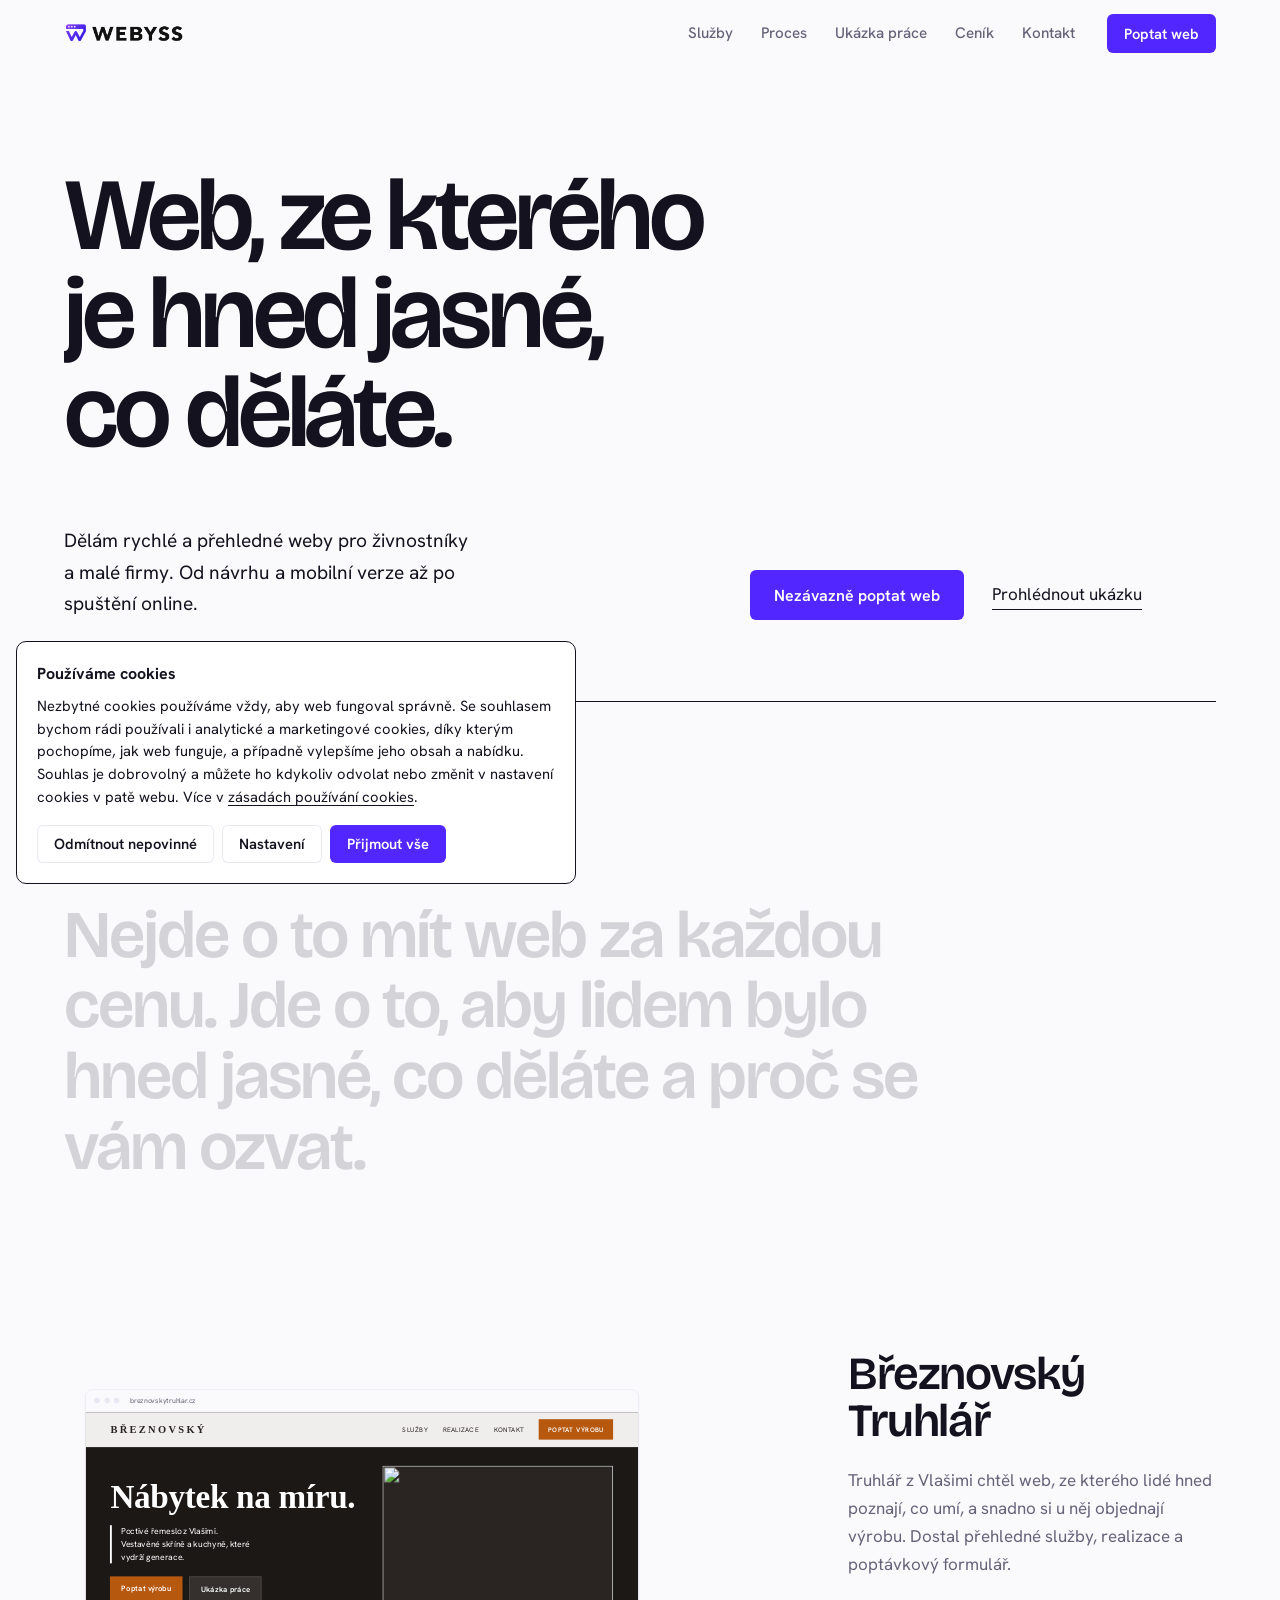
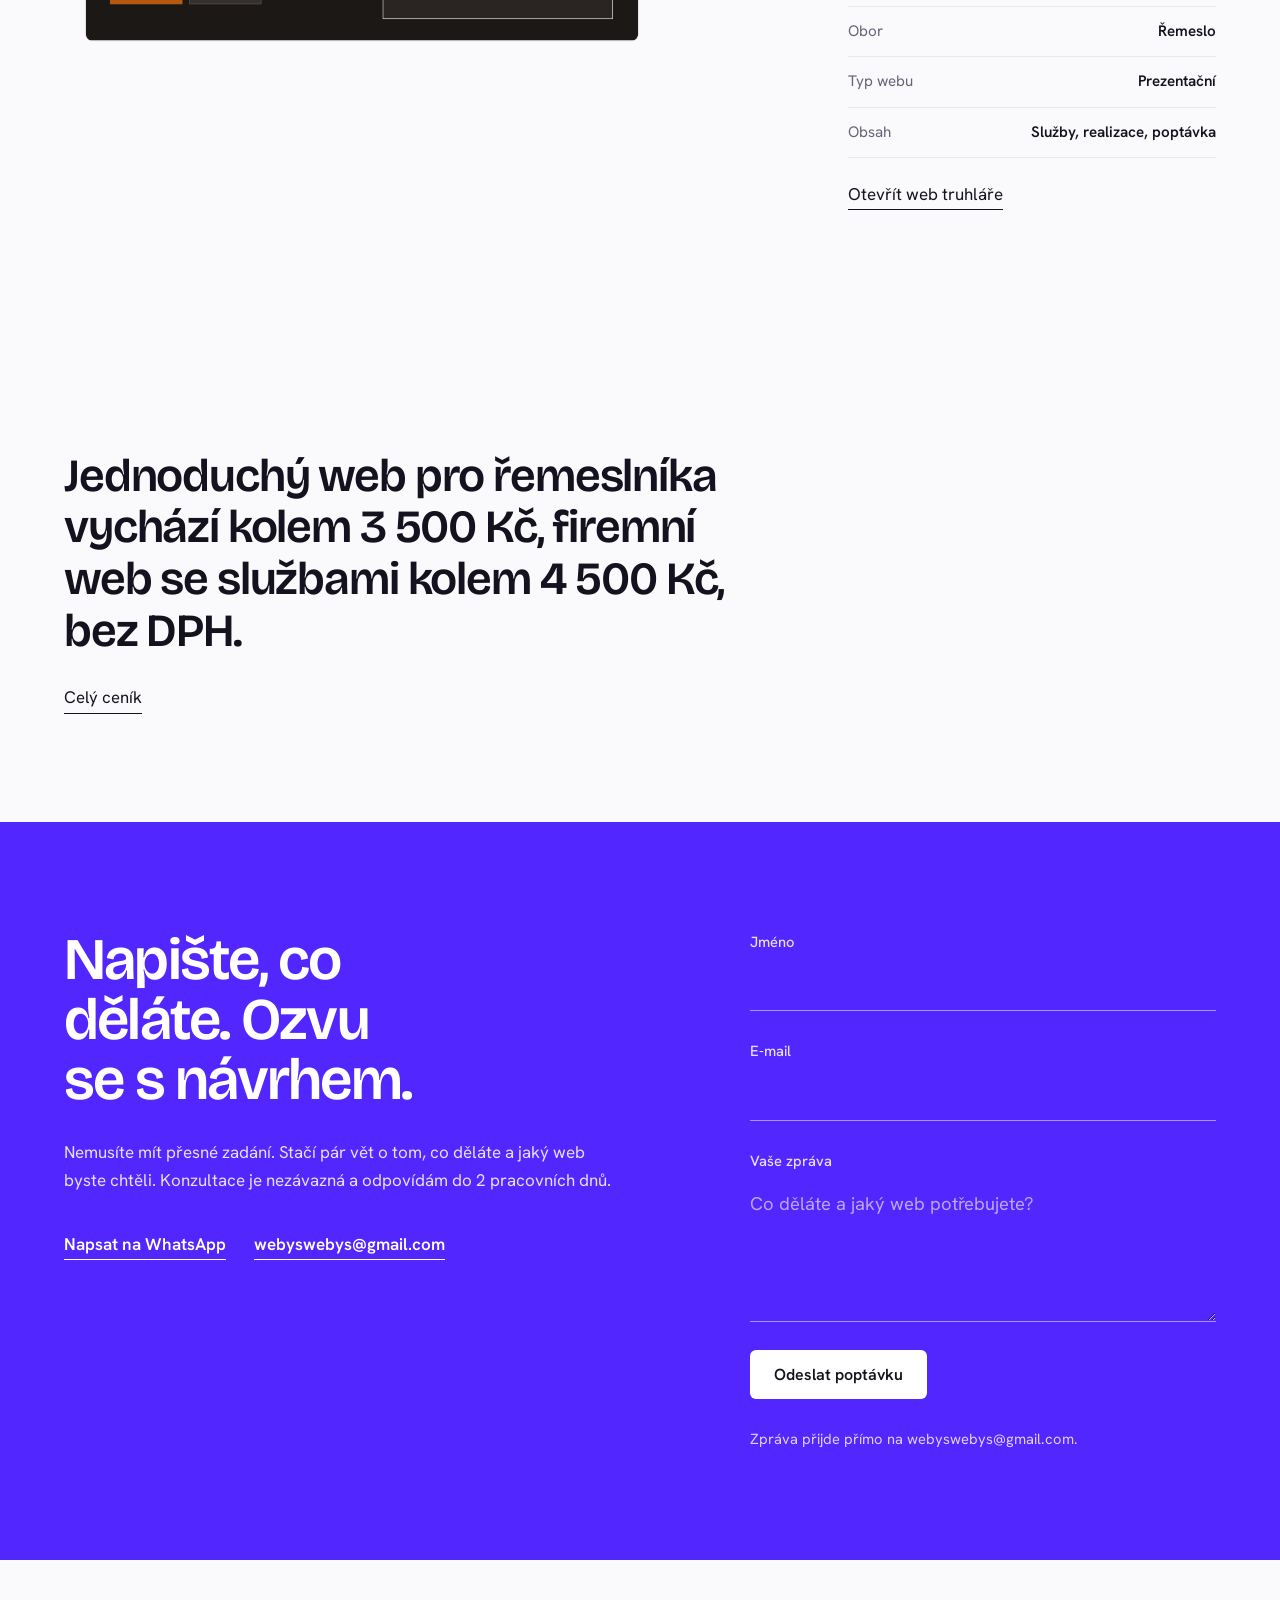
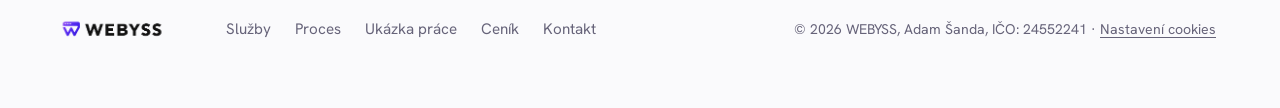
==== commit 5e60aadf: "Ukázka práce: náhled webu (prohlížeč + telefon) místo fotky Náhled je z HTML a CSS, bez iframe. Při " ====
--- a/index.html
+++ b/index.html
@@ -111,8 +111,32 @@
   <section class="case" id="ukazka">
     <div class="wrap case-grid">
       <div class="case-media" data-clip>
-        <a class="case-photo" href="https://breznovskytruhlar.cz/" target="_blank" rel="noopener noreferrer" aria-label="Otevřít web Březnovský Truhlář">
-          <img src="https://breznovskytruhlar.cz/images/01.jpg" alt="Kuchyňská linka ze dřeva od truhláře z Vlašimi" loading="lazy" width="1200" height="1600">
+        <a class="mock" href="https://breznovskytruhlar.cz/" target="_blank" rel="noopener noreferrer" aria-label="Otevřít web Březnovský Truhlář">
+          <div class="mock-desktop" aria-hidden="true">
+            <div class="mock-bar"><i></i><i></i><i></i><span>breznovskytruhlar.cz</span></div>
+            <div class="mock-site">
+              <div class="ms-nav"><b>BŘEZNOVSKÝ</b><span>Služby</span><span>Realizace</span><span>Kontakt</span><em>Poptat výrobu</em></div>
+              <div class="ms-hero">
+                <div class="ms-copy">
+                  <h3>Nábytek na míru.</h3>
+                  <p>Poctivé řemeslo z Vlašimi. Vestavěné skříně a kuchyně, které vydrží generace.</p>
+                  <div class="ms-btns"><em>Poptat výrobu</em><span>Ukázka práce</span></div>
+                </div>
+                <img class="ms-photo" src="https://breznovskytruhlar.cz/images/01.jpg" alt="" loading="lazy" width="1200" height="1600">
+              </div>
+            </div>
+          </div>
+          <div class="mock-phone" aria-hidden="true">
+            <div class="mp-screen">
+              <img src="https://breznovskytruhlar.cz/images/01.jpg" alt="" loading="lazy" width="1200" height="1600">
+              <div class="mp-nav"><span>BŘEZNOVSKÝ</span><span>☰</span></div>
+              <div class="mp-copy">
+                <h3>Poctivé řemeslo<br>na míru.</h3>
+                <p>Vestavěné skříně a kuchyně,<br>které vydrží generace.</p>
+                <em>Poptat výrobu</em>
+              </div>
+            </div>
+          </div>
         </a>
       </div>
       <div class="case-text">
--- a/styles-v2.css
+++ b/styles-v2.css
@@ -468,27 +468,81 @@
 .case { padding: clamp(24px, 4vh, 48px) 0 clamp(72px, 12vh, 150px); }
 .case-grid { display: grid; grid-template-columns: repeat(12, 1fr); column-gap: 24px; row-gap: 40px; align-items: center; }
 .case-media { grid-column: 1 / span 7; --p: 1; }
-.case-photo {
+/* Náhled hotového webu: okno prohlížeče + telefon, vše z HTML a CSS (bez iframe).
+   Velikosti jsou v cqw, takže se celý náhled škáluje podle šířky kontejneru. */
+.mock {
+  position: relative;
   display: block;
-  aspect-ratio: 5 / 4;
+  container-type: inline-size;
+  aspect-ratio: 16 / 11.4;
+}
+.mock-desktop {
+  position: absolute;
+  left: 0; top: 0;
+  width: 90%;
+  background: #fff;
+  border: 1px solid var(--mist);
+  border-radius: 1.2cqw;
   overflow: hidden;
-  background: var(--mist);
-  clip-path: inset(
-    calc((1 - var(--p)) * 16%)
-    calc((1 - var(--p)) * 16%)
-    calc((1 - var(--p)) * 16%)
-    calc((1 - var(--p)) * 16%)
-    round 10px
-  );
-}
-.case-photo img {
-  width: 100%;
-  height: 100%;
-  object-fit: cover;
-  object-position: 50% 62%;
-  transform: scale(calc(1.2 - var(--p) * 0.2));
-  will-change: transform;
-}
+  transform-origin: 50% 100%;
+  transform: translateY(calc((1 - var(--p)) * 4cqw)) scale(calc(0.93 + var(--p) * 0.07));
+}
+.mock-bar { display: flex; align-items: center; gap: 0.7cqw; height: 3.6cqw; padding: 0 1.4cqw; background: var(--paper); border-bottom: 1px solid var(--mist); }
+.mock-bar i { width: 0.9cqw; height: 0.9cqw; border-radius: 50%; background: var(--mist); }
+.mock-bar span { margin-left: 1cqw; font-size: 1.15cqw; color: var(--muted); }
+
+.mock-site { font-family: var(--font-body); background: #1c1816; color: #fff; }
+.ms-nav {
+  display: flex;
+  align-items: center;
+  gap: 2.4cqw;
+  height: 5.6cqw;
+  padding: 0 4cqw;
+  background: #efeeec;
+  color: #2a2522;
+  font-size: 1.05cqw;
+  letter-spacing: 0.08em;
+  text-transform: uppercase;
+}
+.ms-nav b { margin-right: auto; font-family: Georgia, "Times New Roman", serif; font-size: 1.7cqw; letter-spacing: 0.22em; font-weight: 700; }
+.ms-nav em { font-style: normal; padding: 0.8cqw 1.5cqw; background: #b7580f; color: #fff; font-weight: 600; }
+.ms-hero { display: grid; grid-template-columns: 1.1fr 1fr; align-items: center; gap: 3cqw; min-height: 30cqw; padding: 3cqw 4cqw 3.4cqw; }
+.ms-copy h3 {
+  margin: 0 0 1.6cqw;
+  font-family: Georgia, "Times New Roman", serif;
+  font-weight: 700;
+  font-size: 5.4cqw;
+  line-height: 1.04;
+  letter-spacing: -0.01em;
+}
+.ms-copy p { max-width: 32ch; margin: 0 0 2cqw; padding-left: 1.4cqw; border-left: 2px solid #fff; font-size: 1.4cqw; line-height: 1.5; }
+.ms-btns { display: flex; gap: 1cqw; font-size: 1.25cqw; font-weight: 600; }
+.ms-btns em, .ms-btns span { font-style: normal; padding: 1.1cqw 1.8cqw; }
+.ms-btns em { background: #b7580f; }
+.ms-btns span { background: #35302d; border: 1px solid #4a4440; }
+.ms-photo { width: 100%; height: 100%; max-height: 25cqw; object-fit: cover; background: #2a2522; }
+
+.mock-phone {
+  position: absolute;
+  right: 0; bottom: 0;
+  width: 24cqw;
+  aspect-ratio: 9 / 18.5;
+  padding: 0.7cqw;
+  background: #14121f;
+  border-radius: 3.6cqw;
+  opacity: var(--p);
+  transform: translateY(calc((1 - var(--p)) * 10cqw));
+  box-shadow: 0 3cqw 5cqw -3cqw rgba(20, 18, 31, 0.45);
+}
+.mp-screen { position: relative; width: 100%; height: 100%; border-radius: 3cqw; overflow: hidden; background: #1c1816; color: #fff; font-family: var(--font-body); }
+.mp-screen img { position: absolute; inset: 0; width: 100%; height: 100%; object-fit: cover; }
+.mp-screen::after { content: ""; position: absolute; inset: 0; background: linear-gradient(180deg, rgba(20, 16, 14, 0.5) 0%, rgba(20, 16, 14, 0.15) 35%, rgba(20, 16, 14, 0.88) 100%); }
+.mp-nav { position: absolute; z-index: 1; left: 0; right: 0; top: 0; display: flex; justify-content: space-between; align-items: center; padding: 2cqw 2cqw 0; font-family: Georgia, "Times New Roman", serif; font-weight: 700; font-size: 1.35cqw; letter-spacing: 0.2em; }
+.mp-copy { position: absolute; z-index: 1; left: 2cqw; right: 2cqw; bottom: 2.4cqw; }
+.mp-copy h3 { margin: 0 0 1cqw; font-family: Georgia, "Times New Roman", serif; font-weight: 700; font-size: 2.7cqw; line-height: 1.05; letter-spacing: 0; }
+.mp-copy p { margin: 0 0 1.6cqw; font-size: 1.15cqw; line-height: 1.45; }
+.mp-copy em { display: inline-block; font-style: normal; font-size: 1.15cqw; font-weight: 600; padding: 1cqw 1.8cqw; background: #b7580f; }
+
 .case-text { grid-column: 9 / span 4; display: grid; gap: 22px; align-content: center; }
 .case-text h2 { font-size: clamp(2rem, 3.6vw, 3.25rem); }
 .case-text p { color: var(--muted); }
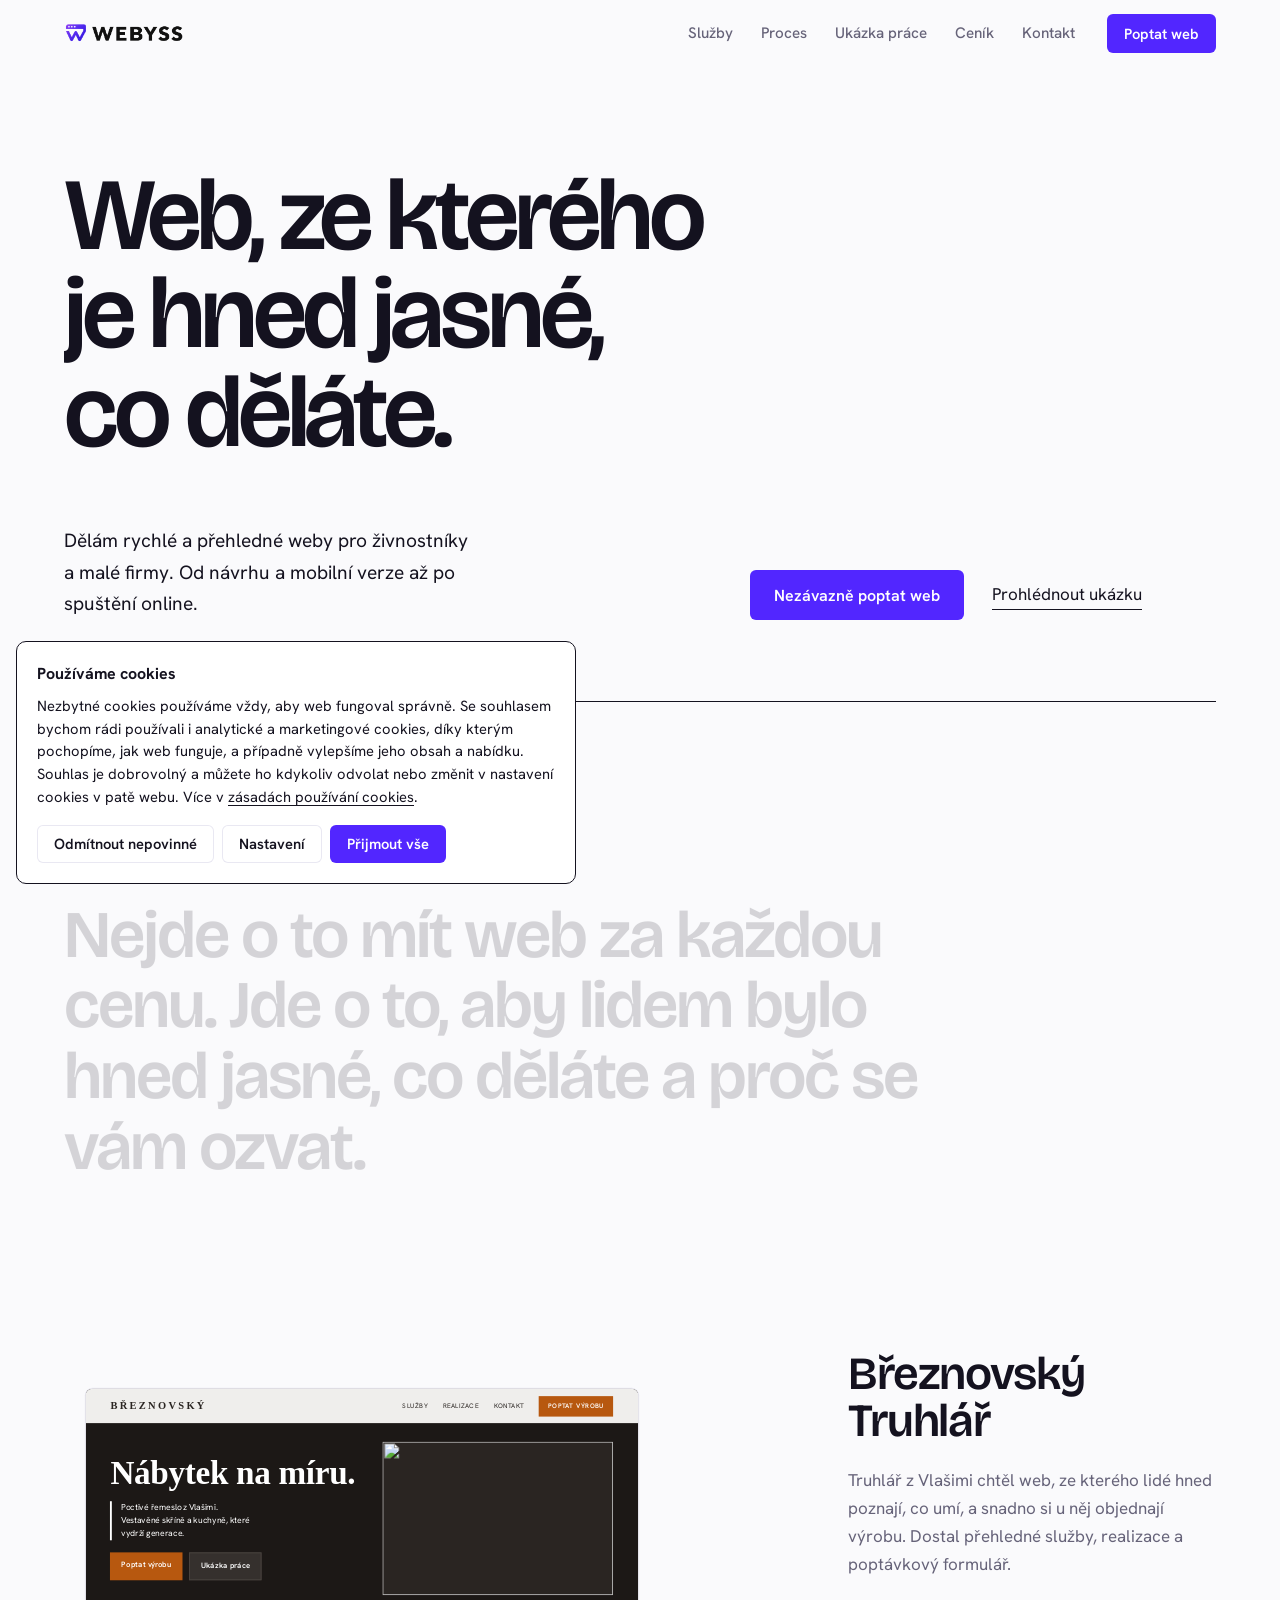
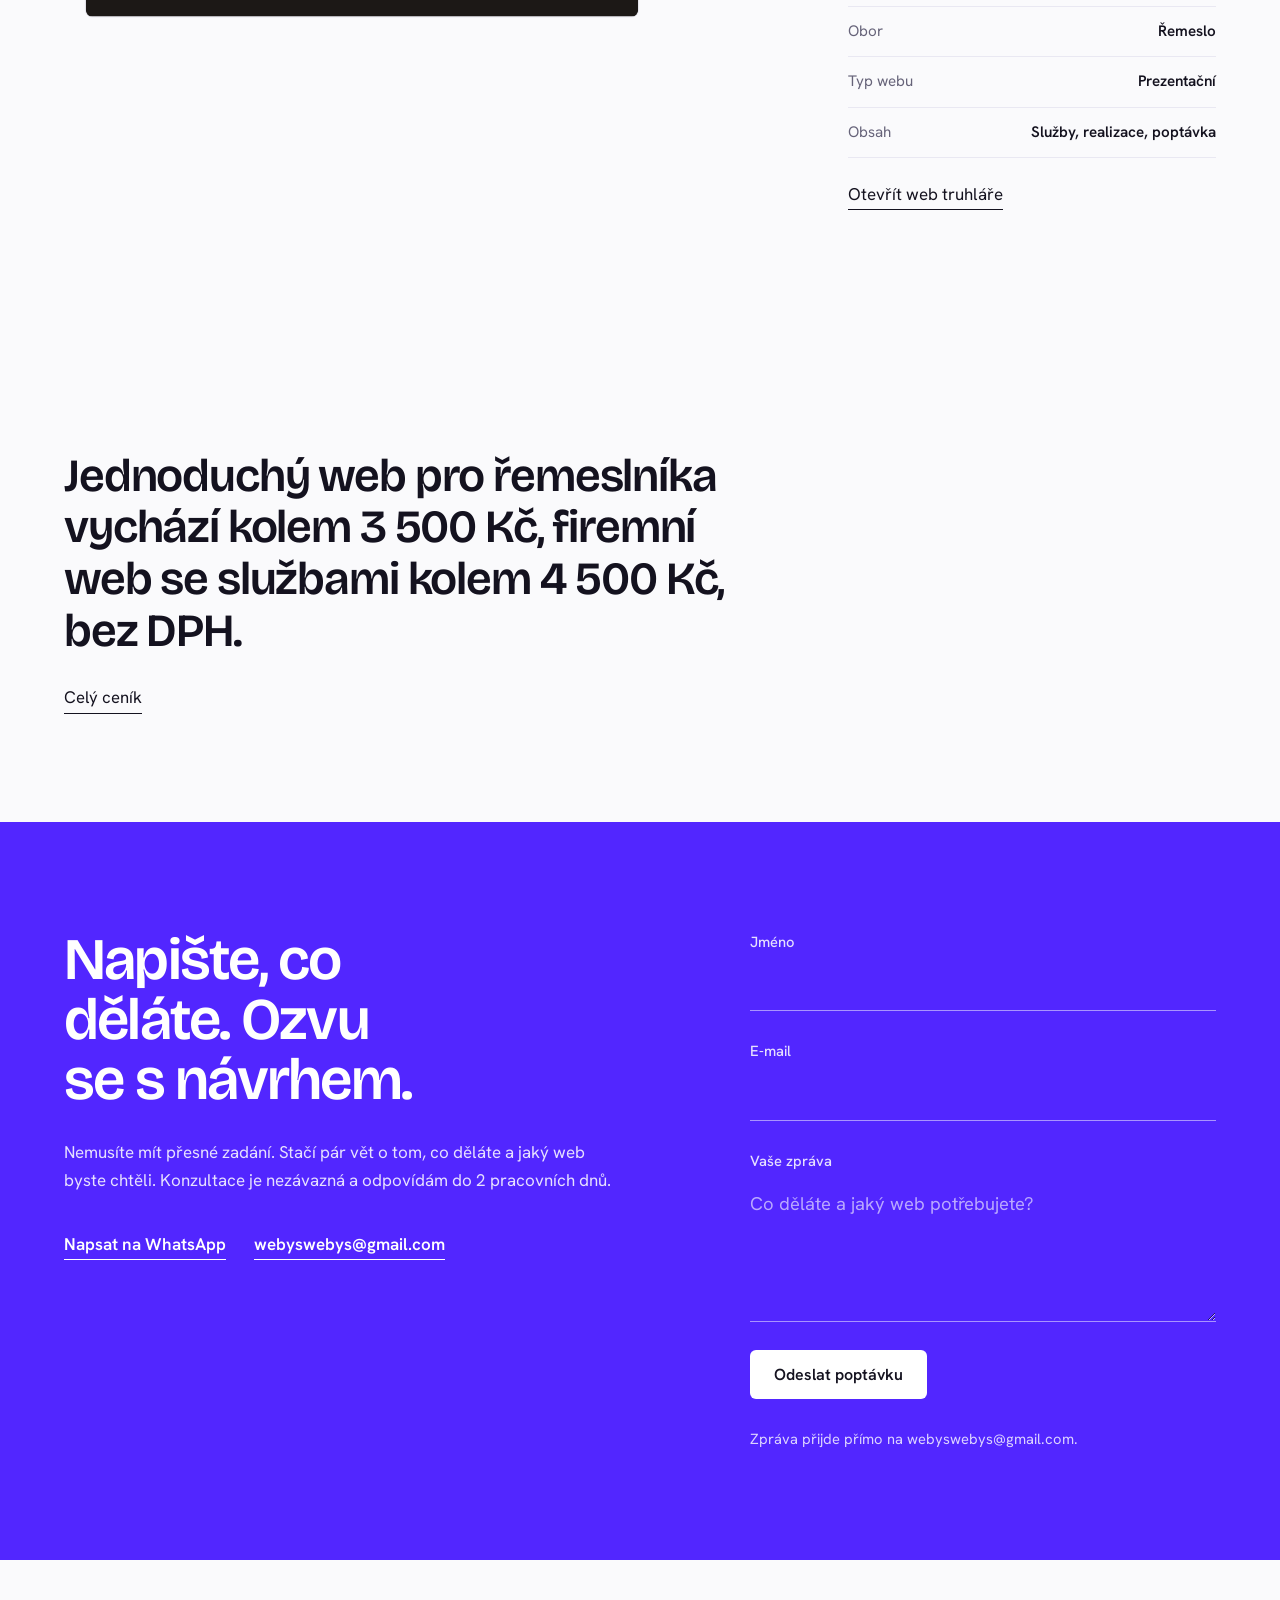
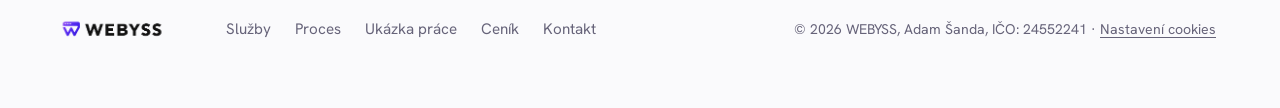
==== commit e7e95ab9: "Pryč falešný pruh prohlížeče z ukázky webu Co-Authored-By: Claude Sonnet 5.5 <noreply@anthropic.com>" ====
--- a/index.html
+++ b/index.html
@@ -23,7 +23,7 @@
 <link rel="preconnect" href="https://fonts.gstatic.com" crossorigin>
 <link rel="preload" href="https://fonts.googleapis.com/css2?family=Bricolage+Grotesque:opsz,wght@12..96,500..700&family=Hanken+Grotesk:wght@400;500;600;700&display=swap" as="style" onload="this.onload=null;this.rel='stylesheet'">
 <noscript><link rel="stylesheet" href="https://fonts.googleapis.com/css2?family=Bricolage+Grotesque:opsz,wght@12..96,500..700&family=Hanken+Grotesk:wght@400;500;600;700&display=swap"></noscript>
-<link rel="stylesheet" href="styles-v2.css">
+<link rel="stylesheet" href="styles-v2.css?v=5">
 <script>document.documentElement.classList.add("js");</script>
 <script type="application/ld+json">
 {
@@ -113,7 +113,6 @@
       <div class="case-media" data-clip>
         <a class="mock" href="https://breznovskytruhlar.cz/" target="_blank" rel="noopener noreferrer" aria-label="Otevřít web Březnovský Truhlář">
           <div class="mock-desktop" aria-hidden="true">
-            <div class="mock-bar"><i></i><i></i><i></i><span>breznovskytruhlar.cz</span></div>
             <div class="mock-site">
               <div class="ms-nav"><b>BŘEZNOVSKÝ</b><span>Služby</span><span>Realizace</span><span>Kontakt</span><em>Poptat výrobu</em></div>
               <div class="ms-hero">
@@ -320,7 +319,10 @@
   </div>
 </div>
 
-<script src="script.js"></script>
-<script src="motion.js"></script>
+<script src="script.js?v=4"></script>
+<script src="motion.js?v=4"></script>
+<script defer src="https://cdnjs.cloudflare.com/ajax/libs/gsap/3.12.5/gsap.min.js" crossorigin="anonymous"></script>
+<script defer src="https://cdnjs.cloudflare.com/ajax/libs/gsap/3.12.5/ScrollTrigger.min.js" crossorigin="anonymous"></script>
+<script defer src="gsap-motion.js?v=4"></script>
 </body>
 </html>
--- a/styles-v2.css
+++ b/styles-v2.css
@@ -16,16 +16,21 @@
   --font-display: "Bricolage Grotesque", "Inter Display", "Inter", system-ui, sans-serif;
   --font-body: "Hanken Grotesk", "Inter", system-ui, -apple-system, "Segoe UI", sans-serif;
 
-  --gutter: clamp(20px, 5vw, 72px);
-  --max: 1320px;
-  --header-h: 68px;
-  --radius: 6px;
+  --gutter: clamp(1.25rem, 5vw, 4.5rem);
+  --max: 82.5rem;
+  --header-h: 4.25rem;
+  --radius: 0.375rem;
   --ease: cubic-bezier(0.2, 0.7, 0.1, 1);
 }
 
 *, *::before, *::after { box-sizing: border-box; }
 
-html { scroll-behavior: smooth; scroll-padding-top: var(--header-h); }
+/* Od šířky 1440 px roste všechno úměrně s oknem (rem), strop je 2,25násobek; níže se nemění nic */
+html {
+  font-size: clamp(100%, 1.111vw, 2.25rem);
+  scroll-behavior: smooth;
+  scroll-padding-top: var(--header-h);
+}
 
 body {
   margin: 0;
@@ -44,7 +49,7 @@
 
 :focus-visible {
   outline: 2px solid var(--indigo);
-  outline-offset: 3px;
+  outline-offset: 0.1875rem;
   border-radius: 2px;
 }
 
@@ -120,30 +125,30 @@
 }
 .site-header.scrolled {
   background: rgba(250, 250, 252, 0.88);
-  backdrop-filter: blur(12px);
-  -webkit-backdrop-filter: blur(12px);
+  backdrop-filter: blur(0.75rem);
+  -webkit-backdrop-filter: blur(0.75rem);
   border-bottom-color: var(--mist);
 }
 
 .header-inner {
   display: flex;
   align-items: center;
-  gap: 32px;
+  gap: 2rem;
   height: 100%;
 }
 
 /* Soubor loga má kolem znaku vnitřní okraj, proto záporný odsazení k okraji textu */
-.logo { display: block; width: 156px; margin: 0 auto 0 -18px; flex: none; }
+.logo { display: block; width: 9.75rem; margin: 0 auto 0 -1.125rem; flex: none; }
 .logo img { width: 100%; }
 
-.main-nav { display: flex; gap: 28px; }
+.main-nav { display: flex; gap: 1.75rem; }
 .main-nav a { font-size: 0.95rem; font-weight: 500; color: var(--muted); transition: color 0.2s ease; }
 .main-nav a:hover { color: var(--ink); }
 
 .nav-toggle {
   display: none;
-  width: 44px;
-  height: 44px;
+  width: 2.75rem;
+  height: 2.75rem;
   padding: 0;
   background: none;
   border: 0;
@@ -152,21 +157,21 @@
 }
 .nav-toggle span {
   position: absolute;
-  left: 11px;
-  right: 11px;
+  left: 0.6875rem;
+  right: 0.6875rem;
   height: 2px;
   background: var(--ink);
   transition: transform 0.3s var(--ease), top 0.3s var(--ease);
 }
-.nav-toggle span:nth-child(1) { top: 18px; }
-.nav-toggle span:nth-child(2) { top: 24px; }
+.nav-toggle span:nth-child(1) { top: 1.125rem; }
+.nav-toggle span:nth-child(2) { top: 1.5rem; }
 .nav-toggle span:nth-child(3) { display: none; }
-.nav-open .nav-toggle span:nth-child(1) { top: 21px; transform: rotate(45deg); }
-.nav-open .nav-toggle span:nth-child(2) { top: 21px; transform: rotate(-45deg); }
+.nav-open .nav-toggle span:nth-child(1) { top: 1.3125rem; transform: rotate(45deg); }
+.nav-open .nav-toggle span:nth-child(2) { top: 1.3125rem; transform: rotate(-45deg); }
 
 /* ---------- Hero ---------- */
 
-.hero { padding: clamp(56px, 11vh, 140px) 0 clamp(48px, 8vh, 96px); }
+.hero { padding: clamp(3.5rem, 11vh, 8.75rem) 0 clamp(3rem, 8vh, 6rem); }
 
 :is(.hero, .page-hero) h1 { max-width: 14ch; }
 :is(.hero, .page-hero) h1 .line { display: block; overflow: hidden; padding-bottom: 0.08em; margin-bottom: -0.08em; }
@@ -175,24 +180,24 @@
 .hero-foot {
   display: grid;
   grid-template-columns: repeat(12, 1fr);
-  column-gap: 24px;
-  row-gap: 32px;
-  margin-top: clamp(40px, 7vh, 88px);
+  column-gap: 1.5rem;
+  row-gap: 2rem;
+  margin-top: clamp(2.5rem, 7vh, 5.5rem);
   align-items: end;
 }
 .hero-lead { grid-column: 1 / span 5; font-size: 1.2rem; color: var(--ink); }
-.hero-actions { grid-column: 8 / span 5; display: flex; align-items: center; gap: 28px; flex-wrap: wrap; }
+.hero-actions { grid-column: 8 / span 5; display: flex; align-items: center; gap: 1.75rem; flex-wrap: wrap; }
 
 .hero-rule {
   height: 1px;
   background: var(--ink);
-  margin-top: clamp(48px, 9vh, 112px);
+  margin-top: clamp(3rem, 9vh, 7rem);
   transform-origin: left center;
 }
 
 /* ---------- Statement (slovo po slovu při scrollu) ---------- */
 
-.statement { padding: clamp(72px, 14vh, 180px) 0; }
+.statement { padding: clamp(4.5rem, 14vh, 11.25rem) 0; }
 .statement p {
   max-width: 22ch;
   font-family: var(--font-display);
@@ -205,7 +210,7 @@
 
 /* ---------- Ceník (jedna věta, jeden odkaz) ---------- */
 
-.price-line { padding: clamp(80px, 14vh, 168px) 0 clamp(72px, 12vh, 140px); }
+.price-line { padding: clamp(5rem, 14vh, 10.5rem) 0 clamp(4.5rem, 12vh, 8.75rem); }
 .price-line p {
   max-width: 24ch;
   font-family: var(--font-display);
@@ -214,32 +219,32 @@
   line-height: 1.12;
   letter-spacing: -0.025em;
 }
-.price-line .text-link { display: inline-block; margin-top: 28px; font-size: 1.05rem; }
+.price-line .text-link { display: inline-block; margin-top: 1.75rem; font-size: 1.05rem; }
 
 /* ---------- Kontakt ---------- */
 
-.contact { background: var(--indigo); color: var(--on-indigo); padding: clamp(72px, 12vh, 150px) 0; }
+.contact { background: var(--indigo); color: var(--on-indigo); padding: clamp(4.5rem, 12vh, 9.375rem) 0; }
 .contact-grid {
   display: grid;
   grid-template-columns: repeat(12, 1fr);
-  column-gap: 24px;
-  row-gap: 56px;
-}
-.contact-text { grid-column: 1 / span 6; display: grid; gap: 28px; align-content: start; }
+  column-gap: 1.5rem;
+  row-gap: 3.5rem;
+}
+.contact-text { grid-column: 1 / span 6; display: grid; gap: 1.75rem; align-content: start; }
 .contact-text h2 { max-width: 12ch; }
 .contact-text p { color: rgba(255, 255, 255, 0.86); }
-.contact-links { display: flex; flex-wrap: wrap; gap: 12px 28px; margin-top: 8px; }
+.contact-links { display: flex; flex-wrap: wrap; gap: 0.75rem 1.75rem; margin-top: 0.5rem; }
 .contact-links a { font-weight: 600; }
 .contact-links .text-link:hover { color: #fff; opacity: 0.8; }
 
-.contact-form { grid-column: 8 / span 5; display: grid; gap: 28px; align-content: start; }
-.contact .field { display: grid; gap: 6px; }
+.contact-form { grid-column: 8 / span 5; display: grid; gap: 1.75rem; align-content: start; }
+.contact .field { display: grid; gap: 0.375rem; }
 .contact label { font-size: 0.92rem; font-weight: 500; color: rgba(255, 255, 255, 0.86); }
 .contact input[type="text"],
 .contact input[type="email"],
 .contact textarea {
   width: 100%;
-  padding: 10px 0;
+  padding: 0.625rem 0;
   border: 0;
   border-bottom: 1px solid rgba(255, 255, 255, 0.5);
   border-radius: 0;
@@ -249,14 +254,14 @@
   font-size: 1.15rem;
   transition: border-color 0.2s ease;
 }
-.contact textarea { resize: vertical; min-height: 120px; }
+.contact textarea { resize: vertical; min-height: 7.5rem; }
 .contact input::placeholder,
 .contact textarea::placeholder { color: rgba(255, 255, 255, 0.6); }
 .contact input:focus,
 .contact textarea:focus { outline: none; border-bottom-color: #fff; box-shadow: 0 1px 0 #fff; }
 .contact .btn { justify-self: start; }
 .contact :focus-visible { outline-color: #fff; }
-.hp-field { position: absolute; left: -9999px; width: 1px; height: 1px; opacity: 0; }
+.hp-field { position: absolute; left: -624.9375rem; width: 1px; height: 1px; opacity: 0; }
 
 .form-note { font-size: 0.92rem; color: rgba(255, 255, 255, 0.8); max-width: 44ch; }
 .form-note-ok { color: #fff; font-weight: 600; }
@@ -264,10 +269,10 @@
 
 /* ---------- Footer ---------- */
 
-.site-footer { padding: 48px 0 56px; }
-.footer-inner { display: flex; flex-wrap: wrap; align-items: center; gap: 24px 48px; }
-.footer-inner .logo { width: 132px; margin-right: 0; }
-.footer-nav { display: flex; flex-wrap: wrap; gap: 8px 24px; margin-right: auto; }
+.site-footer { padding: 3rem 0 3.5rem; }
+.footer-inner { display: flex; flex-wrap: wrap; align-items: center; gap: 1.5rem 3rem; }
+.footer-inner .logo { width: 8.25rem; margin-right: 0; }
+.footer-nav { display: flex; flex-wrap: wrap; gap: 0.5rem 1.5rem; margin-right: auto; }
 .footer-nav a { font-size: 0.95rem; color: var(--muted); transition: color 0.2s ease; }
 .footer-nav a:hover { color: var(--ink); }
 .footer-meta { font-size: 0.88rem; color: var(--muted); max-width: none; }
@@ -277,26 +282,26 @@
   border: 0;
   color: inherit;
   text-decoration: underline;
-  text-underline-offset: 3px;
+  text-underline-offset: 0.1875rem;
   cursor: pointer;
 }
 .footer-link-btn:hover, .link-btn:hover { color: var(--indigo); }
 
 /* ---------- Sekce a nadpisy ---------- */
 
-.section { padding: clamp(64px, 11vh, 140px) 0; }
+.section { padding: clamp(4rem, 11vh, 8.75rem) 0; }
 .section-head {
   display: grid;
   grid-template-columns: repeat(12, 1fr);
-  column-gap: 24px;
-  margin-bottom: clamp(32px, 6vh, 72px);
+  column-gap: 1.5rem;
+  margin-bottom: clamp(2rem, 6vh, 4.5rem);
 }
 .section-head h2 { grid-column: 1 / span 7; }
 
-.page-hero { padding: clamp(48px, 9vh, 112px) 0 clamp(32px, 6vh, 72px); }
+.page-hero { padding: clamp(3rem, 9vh, 7rem) 0 clamp(2rem, 6vh, 4.5rem); }
 .page-hero h1 { font-size: clamp(2.5rem, 7vw, 6rem); max-width: 14ch; }
-.page-hero .hero-foot { margin-top: clamp(32px, 6vh, 64px); }
-.page-hero .hero-rule { margin-top: clamp(40px, 7vh, 80px); }
+.page-hero .hero-foot { margin-top: clamp(2rem, 6vh, 4rem); }
+.page-hero .hero-rule { margin-top: clamp(2.5rem, 7vh, 5rem); }
 
 .main-nav a[aria-current="page"] { color: var(--ink); }
 
@@ -307,9 +312,9 @@
   position: relative;
   display: grid;
   grid-template-columns: repeat(12, 1fr);
-  column-gap: 24px;
-  row-gap: 8px;
-  padding: clamp(22px, 3.6vh, 36px) 0;
+  column-gap: 1.5rem;
+  row-gap: 0.5rem;
+  padding: clamp(1.375rem, 3.6vh, 2.25rem) 0;
 }
 .row::before, .rows::after {
   content: "";
@@ -323,8 +328,8 @@
 .row h3 { grid-column: 1 / span 5; }
 .row p { grid-column: 7 / span 6; color: var(--muted); }
 
-.cols-3 { display: grid; grid-template-columns: repeat(3, 1fr); gap: 48px 24px; }
-.col { position: relative; padding-top: 24px; display: grid; gap: 10px; align-content: start; }
+.cols-3 { display: grid; grid-template-columns: repeat(3, 1fr); gap: 3rem 1.5rem; }
+.col { position: relative; padding-top: 1.5rem; display: grid; gap: 0.625rem; align-content: start; }
 .col::before {
   content: "";
   position: absolute;
@@ -337,36 +342,36 @@
 
 /* ---------- Pruh s výzvou ---------- */
 
-.cta-band { background: var(--indigo); color: var(--on-indigo); padding: clamp(64px, 11vh, 130px) 0; }
+.cta-band { background: var(--indigo); color: var(--on-indigo); padding: clamp(4rem, 11vh, 8.125rem) 0; }
 .cta-grid {
   display: grid;
   grid-template-columns: repeat(12, 1fr);
-  column-gap: 24px;
-  row-gap: 32px;
+  column-gap: 1.5rem;
+  row-gap: 2rem;
   align-items: end;
 }
 .cta-grid h2 { grid-column: 1 / span 7; max-width: 14ch; }
-.cta-grid .cta-side { grid-column: 9 / span 4; display: grid; gap: 24px; justify-items: start; }
+.cta-grid .cta-side { grid-column: 9 / span 4; display: grid; gap: 1.5rem; justify-items: start; }
 .cta-grid p { color: rgba(255, 255, 255, 0.86); }
 
 /* ---------- Proces (skutečná posloupnost, proto číslování) ---------- */
 
-.steps { display: grid; grid-template-columns: repeat(12, 1fr); column-gap: 24px; }
+.steps { display: grid; grid-template-columns: repeat(12, 1fr); column-gap: 1.5rem; }
 .steps-intro {
   grid-column: 1 / span 4;
   position: sticky;
-  top: calc(var(--header-h) + 40px);
+  top: calc(var(--header-h) + 2.5rem);
   align-self: start;
   display: grid;
-  gap: 20px;
+  gap: 1.25rem;
 }
 .steps-intro p { color: var(--muted); }
 .steps-list { grid-column: 6 / span 7; }
 .step {
   display: grid;
-  grid-template-columns: clamp(72px, 9vw, 128px) 1fr;
-  column-gap: 24px;
-  padding-bottom: clamp(56px, 12vh, 140px);
+  grid-template-columns: clamp(4.5rem, 9vw, 8rem) 1fr;
+  column-gap: 1.5rem;
+  padding-bottom: clamp(3.5rem, 12vh, 8.75rem);
 }
 .step:last-child { padding-bottom: 0; }
 .step-num {
@@ -377,13 +382,13 @@
   letter-spacing: -0.04em;
   color: var(--indigo);
 }
-.step-body { display: grid; gap: 12px; align-content: start; padding-top: 6px; }
+.step-body { display: grid; gap: 0.75rem; align-content: start; padding-top: 0.375rem; }
 .step-body p { color: var(--muted); }
 
 /* ---------- Ceník ---------- */
 
-.offer { display: grid; grid-template-columns: repeat(12, 1fr); column-gap: 24px; row-gap: 48px; align-items: start; }
-.offer-price { grid-column: 1 / span 6; display: grid; gap: 8px; justify-items: start; }
+.offer { display: grid; grid-template-columns: repeat(12, 1fr); column-gap: 1.5rem; row-gap: 3rem; align-items: start; }
+.offer-price { grid-column: 1 / span 6; display: grid; gap: 0.5rem; justify-items: start; }
 .offer-from { color: var(--muted); }
 .offer-amount {
   font-family: var(--font-display);
@@ -393,11 +398,11 @@
   letter-spacing: -0.045em;
   white-space: nowrap;
 }
-.offer-vat { color: var(--muted); margin-bottom: 20px; }
+.offer-vat { color: var(--muted); margin-bottom: 1.25rem; }
 .offer-list { grid-column: 8 / span 5; list-style: none; margin: 0; padding: 0; position: relative; }
 .offer-list li {
   position: relative;
-  padding: 18px 0;
+  padding: 1.125rem 0;
   font-family: var(--font-display);
   font-weight: 600;
   font-size: clamp(1.15rem, 1.8vw, 1.45rem);
@@ -418,8 +423,8 @@
   display: flex;
   align-items: baseline;
   justify-content: space-between;
-  gap: 24px;
-  padding: clamp(20px, 3.4vh, 32px) 0;
+  gap: 1.5rem;
+  padding: clamp(1.25rem, 3.4vh, 2rem) 0;
 }
 .example::before {
   content: "";
@@ -434,15 +439,15 @@
 .examples { position: relative; }
 .examples::after { content: ""; display: block; height: 1px; background: var(--ink); }
 
-.faq { max-width: 880px; }
+.faq { max-width: 55rem; }
 .faq details { border-top: 1px solid var(--ink); }
 .faq details:last-child { border-bottom: 1px solid var(--ink); }
 .faq summary {
   display: flex;
   align-items: center;
   justify-content: space-between;
-  gap: 24px;
-  padding: 22px 0;
+  gap: 1.5rem;
+  padding: 1.375rem 0;
   list-style: none;
   cursor: pointer;
   font-family: var(--font-display);
@@ -461,12 +466,12 @@
 }
 .faq summary:hover::after { color: var(--indigo); }
 .faq details[open] summary::after { transform: rotate(45deg); }
-.faq details p { padding: 0 0 24px; color: var(--muted); }
+.faq details p { padding: 0 0 1.5rem; color: var(--muted); }
 
 /* ---------- Ukázka práce (case study) ---------- */
 
-.case { padding: clamp(24px, 4vh, 48px) 0 clamp(72px, 12vh, 150px); }
-.case-grid { display: grid; grid-template-columns: repeat(12, 1fr); column-gap: 24px; row-gap: 40px; align-items: center; }
+.case { padding: clamp(1.5rem, 4vh, 3rem) 0 clamp(4.5rem, 12vh, 9.375rem); }
+.case-grid { display: grid; grid-template-columns: repeat(12, 1fr); column-gap: 1.5rem; row-gap: 2.5rem; align-items: center; }
 .case-media { grid-column: 1 / span 7; --p: 1; }
 /* Náhled hotového webu: okno prohlížeče + telefon, vše z HTML a CSS (bez iframe).
    Velikosti jsou v cqw, takže se celý náhled škáluje podle šířky kontejneru. */
@@ -487,9 +492,6 @@
   transform-origin: 50% 100%;
   transform: translateY(calc((1 - var(--p)) * 4cqw)) scale(calc(0.93 + var(--p) * 0.07));
 }
-.mock-bar { display: flex; align-items: center; gap: 0.7cqw; height: 3.6cqw; padding: 0 1.4cqw; background: var(--paper); border-bottom: 1px solid var(--mist); }
-.mock-bar i { width: 0.9cqw; height: 0.9cqw; border-radius: 50%; background: var(--mist); }
-.mock-bar span { margin-left: 1cqw; font-size: 1.15cqw; color: var(--muted); }
 
 .mock-site { font-family: var(--font-body); background: #1c1816; color: #fff; }
 .ms-nav {
@@ -543,11 +545,11 @@
 .mp-copy p { margin: 0 0 1.6cqw; font-size: 1.15cqw; line-height: 1.45; }
 .mp-copy em { display: inline-block; font-style: normal; font-size: 1.15cqw; font-weight: 600; padding: 1cqw 1.8cqw; background: #b7580f; }
 
-.case-text { grid-column: 9 / span 4; display: grid; gap: 22px; align-content: center; }
+.case-text { grid-column: 9 / span 4; display: grid; gap: 1.375rem; align-content: center; }
 .case-text h2 { font-size: clamp(2rem, 3.6vw, 3.25rem); }
 .case-text p { color: var(--muted); }
-.case-facts { margin: 6px 0 0; display: grid; }
-.case-facts div { display: flex; justify-content: space-between; gap: 24px; padding: 12px 0; border-top: 1px solid var(--mist); font-size: 0.95rem; }
+.case-facts { margin: 0.375rem 0 0; display: grid; }
+.case-facts div { display: flex; justify-content: space-between; gap: 1.5rem; padding: 0.75rem 0; border-top: 1px solid var(--mist); font-size: 0.95rem; }
 .case-facts div:last-child { border-bottom: 1px solid var(--mist); }
 .case-facts dt { color: var(--muted); }
 .case-facts dd { margin: 0; font-weight: 600; text-align: right; }
@@ -559,22 +561,22 @@
 
 .cookie-banner {
   position: fixed;
-  left: 16px;
-  right: 16px;
-  bottom: 16px;
+  left: 1rem;
+  right: 1rem;
+  bottom: 1rem;
   z-index: 300;
-  max-width: 560px;
+  max-width: 35rem;
   background: #fff;
   color: var(--ink);
   border: 1px solid var(--ink);
-  border-radius: 10px;
-  padding: 20px;
-}
-.cookie-banner-inner { display: grid; gap: 16px; }
-.cookie-banner-text { display: grid; gap: 8px; font-size: 0.92rem; line-height: 1.55; }
+  border-radius: 0.625rem;
+  padding: 1.25rem;
+}
+.cookie-banner-inner { display: grid; gap: 1rem; }
+.cookie-banner-text { display: grid; gap: 0.5rem; font-size: 0.92rem; line-height: 1.55; }
 .cookie-banner-text p { max-width: none; }
 .cookie-banner-title { font-size: 1rem; }
-.cookie-banner-actions { display: flex; flex-wrap: wrap; gap: 8px; }
+.cookie-banner-actions { display: flex; flex-wrap: wrap; gap: 0.5rem; }
 .cookie-banner .btn-ghost, .cookie-modal .btn-ghost {
   background: transparent;
   color: var(--ink);
@@ -588,31 +590,31 @@
   z-index: 400;
   display: grid;
   place-items: center;
-  padding: 16px;
+  padding: 1rem;
   background: rgba(20, 18, 31, 0.55);
 }
 .cookie-modal {
   position: relative;
   width: 100%;
-  max-width: 560px;
-  max-height: calc(100vh - 32px);
+  max-width: 35rem;
+  max-height: calc(100vh - 2rem);
   overflow: auto;
   display: grid;
-  gap: 18px;
-  padding: 28px;
+  gap: 1.125rem;
+  padding: 1.75rem;
   background: #fff;
   color: var(--ink);
-  border-radius: 12px;
+  border-radius: 0.75rem;
   font-size: 0.95rem;
 }
 .cookie-modal p { max-width: none; }
 .cookie-modal-title { font-family: var(--font-display); font-weight: 600; font-size: 1.5rem; letter-spacing: -0.02em; }
 .cookie-modal-close {
   position: absolute;
-  top: 12px;
-  right: 12px;
-  width: 40px;
-  height: 40px;
+  top: 0.75rem;
+  right: 0.75rem;
+  width: 2.5rem;
+  height: 2.5rem;
   background: none;
   border: 0;
   font-size: 1.1rem;
@@ -620,31 +622,31 @@
   color: var(--muted);
 }
 .cookie-modal-close:hover { color: var(--ink); }
-.cookie-category { padding-top: 18px; border-top: 1px solid var(--mist); }
-.cookie-category-head { display: flex; gap: 16px; align-items: flex-start; }
+.cookie-category { padding-top: 1.125rem; border-top: 1px solid var(--mist); }
+.cookie-category-head { display: flex; gap: 1rem; align-items: flex-start; }
 .cookie-category-title { font-weight: 700; }
 .cookie-category-head p:not(.cookie-category-title) { color: var(--muted); font-size: 0.9rem; }
-.cookie-details { border-top: 1px solid var(--mist); padding-top: 14px; font-size: 0.9rem; color: var(--muted); }
+.cookie-details { border-top: 1px solid var(--mist); padding-top: 0.875rem; font-size: 0.9rem; color: var(--muted); }
 .cookie-details summary { cursor: pointer; font-weight: 600; color: var(--ink); }
-.cookie-details p { margin-top: 10px; }
-.cookie-modal-actions { display: flex; flex-wrap: wrap; gap: 8px; justify-content: flex-end; }
-
-.switch { position: relative; flex: none; width: 44px; height: 26px; margin-top: 2px; }
+.cookie-details p { margin-top: 0.625rem; }
+.cookie-modal-actions { display: flex; flex-wrap: wrap; gap: 0.5rem; justify-content: flex-end; }
+
+.switch { position: relative; flex: none; width: 2.75rem; height: 1.625rem; margin-top: 2px; }
 .switch input { position: absolute; inset: 0; opacity: 0; margin: 0; cursor: pointer; z-index: 1; }
 .switch input:disabled { cursor: not-allowed; }
-.switch-slider { position: absolute; inset: 0; border-radius: 999px; background: var(--mist); transition: background 0.2s ease; }
+.switch-slider { position: absolute; inset: 0; border-radius: 62.4375rem; background: var(--mist); transition: background 0.2s ease; }
 .switch-slider::before {
   content: "";
   position: absolute;
-  top: 3px; left: 3px;
-  width: 20px; height: 20px;
+  top: 0.1875rem; left: 0.1875rem;
+  width: 1.25rem; height: 1.25rem;
   border-radius: 50%;
   background: #fff;
   box-shadow: 0 1px 2px rgba(0, 0, 0, 0.25);
   transition: transform 0.2s var(--ease);
 }
 .switch input:checked + .switch-slider { background: var(--indigo); }
-.switch input:checked + .switch-slider::before { transform: translateX(18px); }
+.switch input:checked + .switch-slider::before { transform: translateX(1.125rem); }
 .switch input:disabled + .switch-slider { opacity: 0.6; }
 .switch input:focus-visible + .switch-slider { outline: 2px solid var(--indigo); outline-offset: 2px; }
 
@@ -652,7 +654,7 @@
 
 @media (prefers-reduced-motion: no-preference) {
   .js :is(.hero, .page-hero) h1 .line > span { transform: translateY(105%); }
-  .js .hero-lead, .js .hero-actions { opacity: 0; transform: translateY(14px); }
+  .js .hero-lead, .js .hero-actions { opacity: 0; transform: translateY(0.875rem); }
   .js .hero-rule { transform: scaleX(0); }
 
   .js.loaded :is(.hero, .page-hero) h1 .line > span { transform: none; transition: transform 1s var(--ease); }
@@ -683,8 +685,8 @@
 }
 
 @media (max-width: 760px) {
-  :root { --header-h: 60px; }
-  .logo { width: 138px; margin-left: -16px; }
+  :root { --header-h: 3.75rem; }
+  .logo { width: 8.625rem; margin-left: -1rem; }
   .nav-toggle { display: block; }
   .header-cta { display: none; }
 
@@ -695,7 +697,7 @@
     right: 0;
     flex-direction: column;
     gap: 0;
-    padding: 8px var(--gutter) 20px;
+    padding: 0.5rem var(--gutter) 1.25rem;
     background: var(--paper);
     border-bottom: 1px solid var(--mist);
     transform-origin: top;
@@ -706,28 +708,28 @@
   }
   .nav-open .main-nav { transform: none; opacity: 1; pointer-events: auto; }
   .nav-open.site-header { background: var(--paper); border-bottom-color: var(--mist); }
-  .main-nav a { padding: 14px 0; font-size: 1.1rem; color: var(--ink); border-bottom: 1px solid var(--mist); }
+  .main-nav a { padding: 0.875rem 0; font-size: 1.1rem; color: var(--ink); border-bottom: 1px solid var(--mist); }
   .main-nav a:last-child { border-bottom: 0; }
 
 
-  .cookie-banner { left: 12px; right: 12px; bottom: 12px; }
+  .cookie-banner { left: 0.75rem; right: 0.75rem; bottom: 0.75rem; }
 }
 
 
 @media (max-width: 960px) {
   .section-head h2 { grid-column: 1 / -1; }
   .row h3, .row p { grid-column: 1 / -1; }
-  .cols-3 { grid-template-columns: 1fr; gap: 40px; }
+  .cols-3 { grid-template-columns: 1fr; gap: 2.5rem; }
   .cta-grid h2, .cta-grid .cta-side { grid-column: 1 / -1; }
-  .steps-intro { grid-column: 1 / -1; position: static; margin-bottom: 56px; }
+  .steps-intro { grid-column: 1 / -1; position: static; margin-bottom: 3.5rem; }
   .steps-list { grid-column: 1 / -1; }
   .offer-price, .offer-list { grid-column: 1 / -1; }
   .case-media, .case-text { grid-column: 1 / -1; }
 }
 
 @media (max-width: 560px) {
-  .step { grid-template-columns: 56px 1fr; column-gap: 16px; }
-  .example { flex-direction: column; gap: 4px; }
+  .step { grid-template-columns: 3.5rem 1fr; column-gap: 1rem; }
+  .example { flex-direction: column; gap: 0.25rem; }
 }
 
 @media (prefers-reduced-motion: reduce) {
